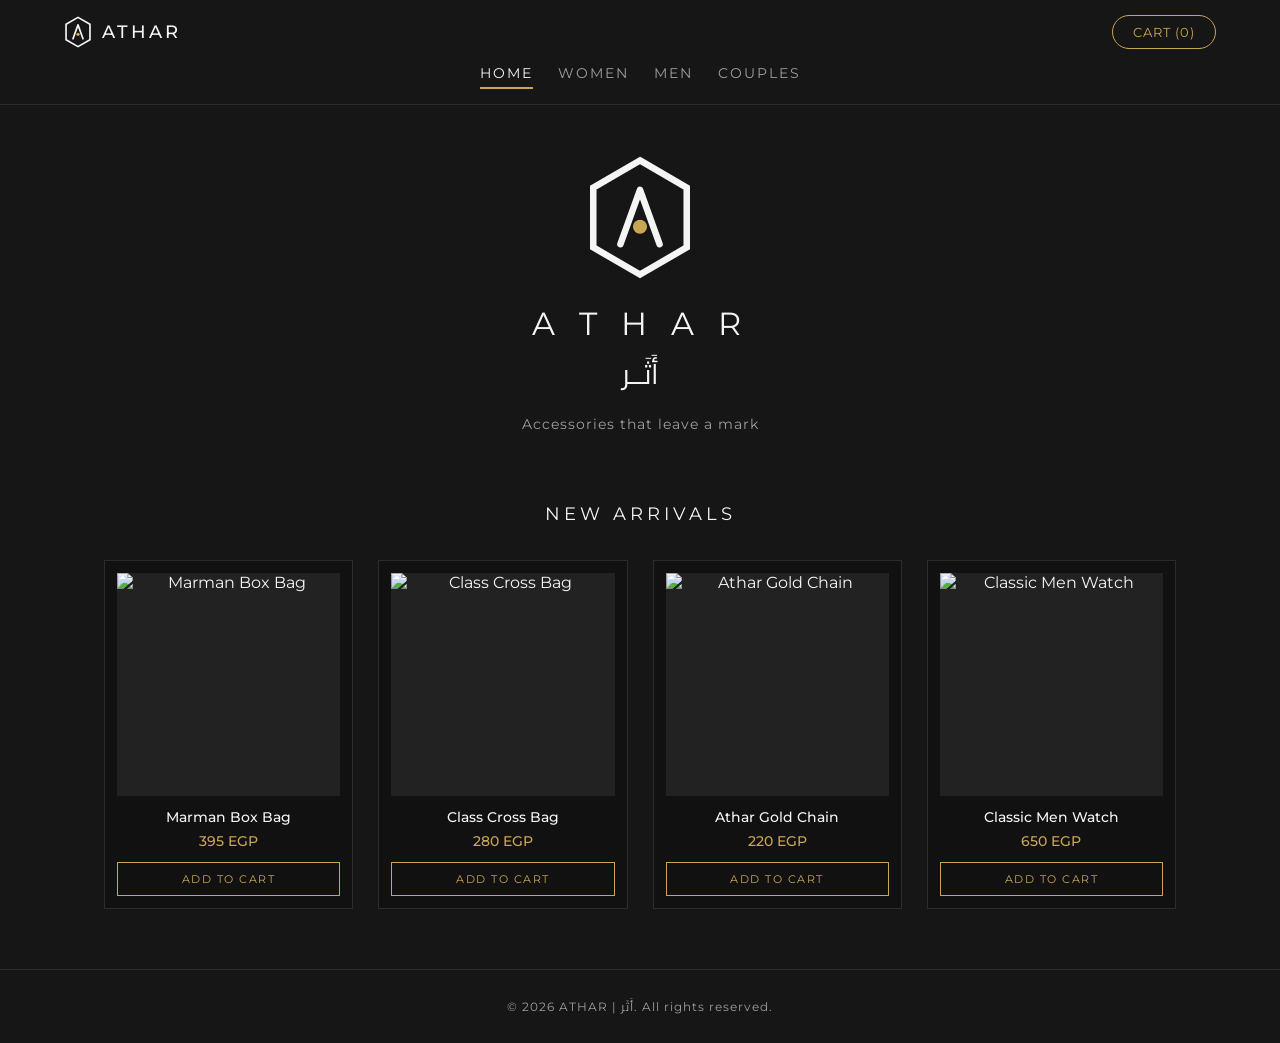
==== index.html @ 464a94fb "Add files via upload" ====
<!DOCTYPE html>
<html lang="en">
<head>
    <meta charset="UTF-8">
    <meta name="viewport" content="width=device-width, initial-scale=1.0">
    <title>ATHAR | أَثَر - Accessories that leave a mark</title>
    <link rel="stylesheet" href="style.css">
    <link href="https://fonts.googleapis.com/css2?family=Cairo:wght@400;600;700&family=Montserrat:wght@300;400;500;600&display=swap" rel="stylesheet">
</head>
<body>

    <!-- الهيدر العلوي -->
    <header>
        <div class="header-top">
            <div class="brand-mini" onclick="goHome()">
                <!-- لوجو أثر SVG مطابق للصورة -->
                <svg width="28" height="32" viewBox="0 0 100 115" fill="none" xmlns="http://www.w3.org/2000/svg">
                    <polygon points="50,5 93,30 93,85 50,110 7,85 7,30" stroke="#F5F5F5" stroke-width="6" fill="none"/>
                    <path d="M32 82 L50 32 L68 82" stroke="#F5F5F5" stroke-width="6" stroke-linecap="round" stroke-linejoin="round"/>
                    <circle cx="50" cy="66" r="6" fill="#C9A656"/>
                </svg>
                <span>ATHAR</span>
            </div>

            <button class="cart-btn" onclick="toggleCart()">
                CART (<span id="cart-count">0</span>)
            </button>
        </div>

        <!-- شريط الفئات الرئيسية (حريمي - رجالي - كابلز) -->
        <nav class="main-categories">
            <button class="cat-tab active" id="tab-home" onclick="goHome()">HOME</button>
            <button class="cat-tab" id="tab-women" onclick="selectMainCategory('women')">WOMEN</button>
            <button class="cat-tab" id="tab-men" onclick="selectMainCategory('men')">MEN</button>
            <button class="cat-tab" id="tab-couples" onclick="selectMainCategory('couples')">COUPLES</button>
        </nav>
    </header>

    <!-- واجهة البراند الرئيسية (Hero) -->
    <section id="hero-section" class="hero">
        <div class="hero-logo">
            <svg width="110" height="125" viewBox="0 0 100 115" fill="none" xmlns="http://www.w3.org/2000/svg">
                <polygon points="50,5 93,30 93,85 50,110 7,85 7,30" stroke="#F5F5F5" stroke-width="6" fill="none"/>
                <path d="M32 82 L50 32 L68 82" stroke="#F5F5F5" stroke-width="6" stroke-linecap="round" stroke-linejoin="round"/>
                <circle cx="50" cy="66" r="6.5" fill="#C9A656"/>
            </svg>
        </div>
        <h1 class="brand-en">A T H A R</h1>
        <h2 class="brand-ar">أَثَــر</h2>
        <p class="tagline">Accessories that leave a mark</p>
    </section>

    <!-- المحتوى المتغير (إما وصل حديثاً، أو الأقسام الفرعية، أو المنتجات) -->
    <main class="container">
        <!-- شريط التنقل (Breadcrumb) للرجوع بسهولة -->
        <div id="breadcrumb" class="breadcrumb" style="display: none;"></div>

        <h3 id="section-heading" class="section-heading">NEW ARRIVALS</h3>

        <!-- شبكة عرض الأقسام (شنط، خواتم، ساعات...) -->
        <div id="subcategories-grid" class="subcategories-grid" style="display: none;"></div>

        <!-- شبكة عرض المنتجات -->
        <div id="products-grid" class="products-grid"></div>
    </main>

    <!-- الفوتر -->
    <footer>
        <p>© 2026 ATHAR | أَثَر. All rights reserved.</p>
    </footer>

    <!-- سلة المشتريات الجانبية -->
    <div id="cart-overlay" class="cart-overlay" onclick="toggleCart()"></div>
    <aside id="cart-sidebar" class="cart-sidebar">
        <div class="cart-header">
            <h3>YOUR CART</h3>
            <span class="close-cart" onclick="toggleCart()">&times;</span>
        </div>
        <div id="cart-items" class="cart-items"></div>
        <div class="cart-footer">
            <div class="cart-total-row">
                <span>TOTAL:</span>
                <span class="gold-text"><span id="cart-total">0</span> EGP</span>
            </div>
            <button class="whatsapp-btn" onclick="checkoutWhatsApp()">ORDER VIA WHATSAPP</button>
        </div>
    </aside>

    <script src="script.js"></script>
</body>
</html>
---- style.css ----
:root {
    --bg-main: #161616;
    --bg-card: #111111;
    --border-color: #2c2c2c;
    --gold: #C9A656;
    --gold-dark: #a8873c;
    --text-white: #F5F5F5;
    --text-gray: #9E9E9E;
}

* {
    margin: 0;
    padding: 0;
    box-sizing: border-box;
    font-family: 'Montserrat', 'Cairo', sans-serif;
}

body {
    background-color: var(--bg-main);
    color: var(--text-white);
    min-height: 100vh;
    display: flex;
    flex-direction: column;
}

/* Header */
header {
    background-color: var(--bg-main);
    border-bottom: 1px solid var(--border-color);
    position: sticky;
    top: 0;
    z-index: 100;
    padding: 15px 5%;
}

.header-top {
    display: flex;
    justify-content: space-between;
    align-items: center;
    margin-bottom: 15px;
}

.brand-mini {
    display: flex;
    align-items: center;
    gap: 10px;
    cursor: pointer;
    font-size: 18px;
    letter-spacing: 3px;
    font-weight: 500;
}

.cart-btn {
    background: transparent;
    border: 1px solid var(--gold);
    color: var(--gold);
    padding: 8px 20px;
    border-radius: 25px;
    font-size: 13px;
    letter-spacing: 1px;
    cursor: pointer;
    transition: 0.3s;
}

.cart-btn:hover {
    background: var(--gold);
    color: #000;
}

/* Navigation Tabs */
.main-categories {
    display: flex;
    justify-content: center;
    gap: 25px;
    flex-wrap: wrap;
}

.cat-tab {
    background: none;
    border: none;
    color: var(--text-gray);
    font-size: 14px;
    letter-spacing: 2px;
    cursor: pointer;
    padding-bottom: 5px;
    border-bottom: 2px solid transparent;
    transition: 0.3s;
}

.cat-tab:hover, .cat-tab.active {
    color: var(--text-white);
    border-bottom-color: var(--gold);
}

/* Hero Section */
.hero {
    text-align: center;
    padding: 50px 20px 30px;
}

.hero-logo {
    margin-bottom: 20px;
}

.brand-en {
    font-size: 32px;
    font-weight: 400;
    letter-spacing: 8px;
    margin-bottom: 5px;
}

.brand-ar {
    font-family: 'Cairo', sans-serif;
    font-size: 28px;
    font-weight: 400;
    margin-bottom: 15px;
}

.tagline {
    color: var(--text-gray);
    font-size: 14px;
    letter-spacing: 1px;
}

/* Main Container */
.container {
    padding: 20px 5% 60px;
    flex: 1;
    max-width: 1200px;
    width: 100%;
    margin: 0 auto;
}

.breadcrumb {
    text-align: center;
    margin-bottom: 20px;
    font-size: 13px;
    color: var(--text-gray);
}

.breadcrumb span {
    cursor: pointer;
    color: var(--gold);
}

.section-heading {
    text-align: center;
    font-size: 18px;
    font-weight: 400;
    letter-spacing: 4px;
    margin: 20px 0 35px;
    text-transform: uppercase;
}

/* Subcategories Grid (كروت الأقسام بالصور) */
.subcategories-grid {
    display: grid;
    grid-template-columns: repeat(auto-fit, minmax(160px, 1fr));
    gap: 20px;
}

.subcat-card {
    background-color: var(--bg-card);
    border: 1px solid var(--border-color);
    cursor: pointer;
    overflow: hidden;
    text-align: center;
    transition: 0.3s;
}

.subcat-card:hover {
    border-color: var(--gold);
    transform: translateY(-4px);
}

.subcat-card img {
    width: 100%;
    height: 180px;
    object-fit: cover;
    filter: brightness(0.85);
    transition: 0.3s;
}

.subcat-card:hover img {
    filter: brightness(1);
}

.subcat-title {
    padding: 15px 10px;
    font-family: 'Cairo', sans-serif;
    font-size: 16px;
    font-weight: 600;
    color: var(--text-white);
}

/* Products Grid (مطابق لشكل الكروت في الصورة) */
.products-grid {
    display: grid;
    grid-template-columns: repeat(2, 1fr); /* عمودين على الموبايل زي الصورة بالظبط */
    gap: 18px;
}

@media (min-width: 768px) {
    .products-grid {
        grid-template-columns: repeat(4, 1fr);
        gap: 25px;
    }
}

.product-card {
    background-color: var(--bg-card);
    border: 1px solid var(--border-color);
    padding: 12px;
    text-align: center;
    display: flex;
    flex-direction: column;
    justify-content: space-between;
}

.product-card img {
    width: 100%;
    aspect-ratio: 1 / 1;
    object-fit: cover;
    margin-bottom: 12px;
    background-color: #222;
}

.product-name {
    font-size: 14px;
    font-weight: 500;
    margin-bottom: 6px;
    color: var(--text-white);
}

.product-price {
    color: var(--gold);
    font-size: 14px;
    font-weight: 500;
    margin-bottom: 12px;
}

.add-to-cart-btn {
    width: 100%;
    padding: 9px;
    background: transparent;
    border: 1px solid var(--gold);
    color: var(--gold);
    font-size: 11px;
    letter-spacing: 1.5px;
    cursor: pointer;
    transition: 0.3s;
}

.add-to-cart-btn:hover {
    background: var(--gold);
    color: #000;
    font-weight: 600;
}

/* Footer */
footer {
    text-align: center;
    padding: 25px;
    border-top: 1px solid var(--border-color);
    color: var(--text-gray);
    font-size: 12px;
    letter-spacing: 1px;
}

/* Cart Sidebar */
.cart-overlay {
    position: fixed;
    inset: 0;
    background: rgba(0,0,0,0.7);
    display: none;
    z-index: 150;
}

.cart-overlay.active {
    display: block;
}

.cart-sidebar {
    position: fixed;
    top: 0;
    right: -350px;
    width: 320px;
    height: 100%;
    background: var(--bg-card);
    border-left: 1px solid var(--border-color);
    z-index: 200;
    padding: 20px;
    display: flex;
    flex-direction: column;
    transition: 0.3s;
}

.cart-sidebar.active {
    right: 0;
}

.cart-header {
    display: flex;
    justify-content: space-between;
    align-items: center;
    border-bottom: 1px solid var(--border-color);
    padding-bottom: 15px;
}

.cart-header h3 {
    font-size: 16px;
    letter-spacing: 2px;
    font-weight: 500;
}

.close-cart {
    font-size: 26px;
    cursor: pointer;
    color: var(--gold);
}

.cart-items {
    flex: 1;
    overflow-y: auto;
    margin: 20px 0;
}

.cart-item {
    display: flex;
    justify-content: space-between;
    align-items: center;
    padding-bottom: 12px;
    margin-bottom: 12px;
    border-bottom: 1px solid #222;
}

.cart-item-info h4 {
    font-size: 13px;
    margin-bottom: 4px;
}

.cart-item-info span {
    font-size: 12px;
    color: var(--gold);
}

.remove-btn {
    color: #ff5555;
    background: none;
    border: none;
    font-size: 12px;
    cursor: pointer;
}

.cart-total-row {
    display: flex;
    justify-content: space-between;
    font-size: 15px;
    margin-bottom: 15px;
    padding-top: 10px;
    border-top: 1px solid var(--border-color);
}

.gold-text {
    color: var(--gold);
    font-weight: 600;
}

.whatsapp-btn {
    width: 100%;
    padding: 12px;
    background: var(--gold);
    color: #000;
    border: none;
    font-weight: 600;
    letter-spacing: 1px;
    cursor: pointer;
}
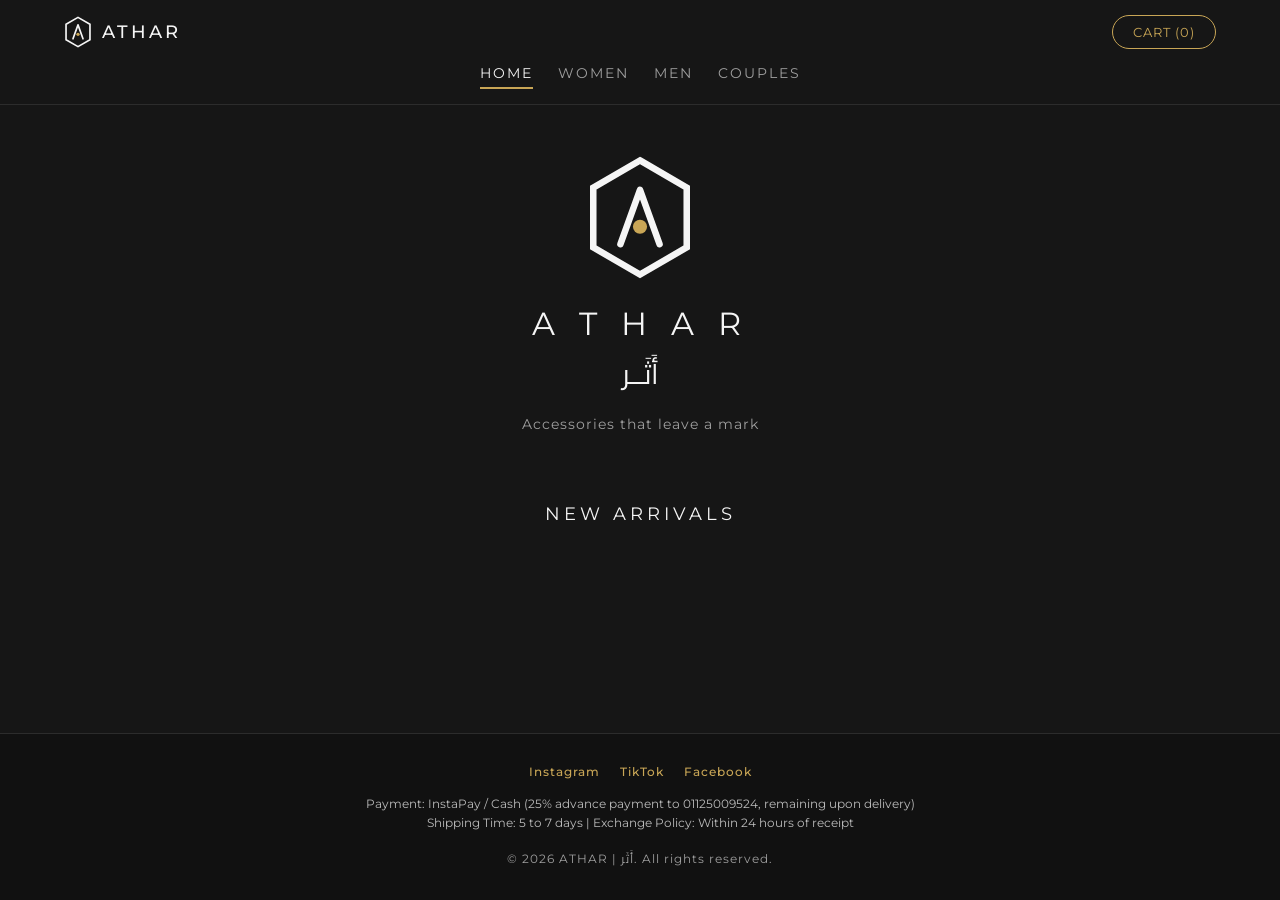
==== commit dbb23cb4: "Add files via upload" ====
--- a/index.html
+++ b/index.html
@@ -13,7 +13,6 @@
     <header>
         <div class="header-top">
             <div class="brand-mini" onclick="goHome()">
-                <!-- لوجو أثر SVG مطابق للصورة -->
                 <svg width="28" height="32" viewBox="0 0 100 115" fill="none" xmlns="http://www.w3.org/2000/svg">
                     <polygon points="50,5 93,30 93,85 50,110 7,85 7,30" stroke="#F5F5F5" stroke-width="6" fill="none"/>
                     <path d="M32 82 L50 32 L68 82" stroke="#F5F5F5" stroke-width="6" stroke-linecap="round" stroke-linejoin="round"/>
@@ -27,7 +26,6 @@
             </button>
         </div>
 
-        <!-- شريط الفئات الرئيسية (حريمي - رجالي - كابلز) -->
         <nav class="main-categories">
             <button class="cat-tab active" id="tab-home" onclick="goHome()">HOME</button>
             <button class="cat-tab" id="tab-women" onclick="selectMainCategory('women')">WOMEN</button>
@@ -36,7 +34,7 @@
         </nav>
     </header>
 
-    <!-- واجهة البراند الرئيسية (Hero) -->
+    <!-- واجهة البراند الرئيسية -->
     <section id="hero-section" class="hero">
         <div class="hero-logo">
             <svg width="110" height="125" viewBox="0 0 100 115" fill="none" xmlns="http://www.w3.org/2000/svg">
@@ -50,23 +48,26 @@
         <p class="tagline">Accessories that leave a mark</p>
     </section>
 
-    <!-- المحتوى المتغير (إما وصل حديثاً، أو الأقسام الفرعية، أو المنتجات) -->
+    <!-- المحتوى الرئيسي -->
     <main class="container">
-        <!-- شريط التنقل (Breadcrumb) للرجوع بسهولة -->
         <div id="breadcrumb" class="breadcrumb" style="display: none;"></div>
-
         <h3 id="section-heading" class="section-heading">NEW ARRIVALS</h3>
-
-        <!-- شبكة عرض الأقسام (شنط، خواتم، ساعات...) -->
         <div id="subcategories-grid" class="subcategories-grid" style="display: none;"></div>
-
-        <!-- شبكة عرض المنتجات -->
         <div id="products-grid" class="products-grid"></div>
     </main>
 
-    <!-- الفوتر -->
+    <!-- الفوتر مع السوشيال والسياسات -->
     <footer>
-        <p>© 2026 ATHAR | أَثَر. All rights reserved.</p>
+        <div class="social-links">
+            <a href="https://www.instagram.com/athar_accessories.eg?obrf=amM0YW5yY3oxNHV1&utm_source=qr" target="_blank">Instagram</a>
+            <a href="https://www.tiktok.com/@athar_accessorise_x0?_r=1&_t=ZS-9BQnVLjlaIn" target="_blank">TikTok</a>
+            <a href="https://www.facebook.com/share/19nGmr6Yw4/?mibextid=wwXIfr" target="_blank">Facebook</a>
+        </div>
+        <div class="store-policies">
+            <p>Payment: InstaPay / Cash (25% advance payment to 01125009524, remaining upon delivery)</p>
+            <p>Shipping Time: 5 to 7 days | Exchange Policy: Within 24 hours of receipt</p>
+        </div>
+        <p class="copyright">© 2026 ATHAR | أَثَر. All rights reserved.</p>
     </footer>
 
     <!-- سلة المشتريات الجانبية -->
@@ -82,6 +83,15 @@
                 <span>TOTAL:</span>
                 <span class="gold-text"><span id="cart-total">0</span> EGP</span>
             </div>
+            
+            <!-- نموذج إدخال بيانات العميل -->
+            <div class="checkout-form">
+                <h4>Shipping Details</h4>
+                <input type="text" id="cust-name" placeholder="Full Name" required>
+                <input type="tel" id="cust-phone" placeholder="Phone Number" required>
+                <input type="text" id="cust-address" placeholder="Address (City, Street, Building)" required>
+            </div>
+
             <button class="whatsapp-btn" onclick="checkoutWhatsApp()">ORDER VIA WHATSAPP</button>
         </div>
     </aside>
--- a/style.css
+++ b/style.css
@@ -23,7 +23,6 @@
     flex-direction: column;
 }
 
-/* Header */
 header {
     background-color: var(--bg-main);
     border-bottom: 1px solid var(--border-color);
@@ -67,7 +66,6 @@
     color: #000;
 }
 
-/* Navigation Tabs */
 .main-categories {
     display: flex;
     justify-content: center;
@@ -92,7 +90,6 @@
     border-bottom-color: var(--gold);
 }
 
-/* Hero Section */
 .hero {
     text-align: center;
     padding: 50px 20px 30px;
@@ -122,7 +119,6 @@
     letter-spacing: 1px;
 }
 
-/* Main Container */
 .container {
     padding: 20px 5% 60px;
     flex: 1;
@@ -152,7 +148,6 @@
     text-transform: uppercase;
 }
 
-/* Subcategories Grid (كروت الأقسام بالصور) */
 .subcategories-grid {
     display: grid;
     grid-template-columns: repeat(auto-fit, minmax(160px, 1fr));
@@ -177,26 +172,19 @@
     width: 100%;
     height: 180px;
     object-fit: cover;
-    filter: brightness(0.85);
-    transition: 0.3s;
-}
-
-.subcat-card:hover img {
-    filter: brightness(1);
 }
 
 .subcat-title {
     padding: 15px 10px;
-    font-family: 'Cairo', sans-serif;
-    font-size: 16px;
-    font-weight: 600;
-    color: var(--text-white);
-}
-
-/* Products Grid (مطابق لشكل الكروت في الصورة) */
+    font-size: 14px;
+    letter-spacing: 1px;
+    color: var(--text-white);
+    font-weight: 500;
+}
+
 .products-grid {
     display: grid;
-    grid-template-columns: repeat(2, 1fr); /* عمودين على الموبايل زي الصورة بالظبط */
+    grid-template-columns: repeat(2, 1fr);
     gap: 18px;
 }
 
@@ -225,6 +213,26 @@
     background-color: #222;
 }
 
+/* معاينة الصور المتعددة للمنتج لو موجودة */
+.product-thumbnails {
+    display: flex;
+    gap: 5px;
+    justify-content: center;
+    margin-bottom: 10px;
+}
+
+.product-thumbnails img {
+    width: 35px;
+    height: 35px;
+    object-fit: cover;
+    cursor: pointer;
+    border: 1px solid var(--border-color);
+}
+
+.product-thumbnails img:hover {
+    border-color: var(--gold);
+}
+
 .product-name {
     font-size: 14px;
     font-weight: 500;
@@ -257,17 +265,46 @@
     font-weight: 600;
 }
 
-/* Footer */
+/* Footer Styling */
 footer {
     text-align: center;
-    padding: 25px;
+    padding: 30px 20px;
     border-top: 1px solid var(--border-color);
+    background-color: var(--bg-card);
     color: var(--text-gray);
     font-size: 12px;
-    letter-spacing: 1px;
-}
-
-/* Cart Sidebar */
+}
+
+.social-links {
+    display: flex;
+    justify-content: center;
+    gap: 20px;
+    margin-bottom: 15px;
+}
+
+.social-links a {
+    color: var(--gold);
+    text-decoration: none;
+    letter-spacing: 1px;
+    font-weight: 500;
+    transition: 0.3s;
+}
+
+.social-links a:hover {
+    color: var(--text-white);
+}
+
+.store-policies {
+    margin-bottom: 15px;
+    line-height: 1.6;
+    color: #bbb;
+}
+
+.copyright {
+    letter-spacing: 1px;
+}
+
+/* Cart Sidebar & Form */
 .cart-overlay {
     position: fixed;
     inset: 0;
@@ -322,15 +359,15 @@
 .cart-items {
     flex: 1;
     overflow-y: auto;
-    margin: 20px 0;
+    margin: 15px 0;
 }
 
 .cart-item {
     display: flex;
     justify-content: space-between;
     align-items: center;
-    padding-bottom: 12px;
-    margin-bottom: 12px;
+    padding-bottom: 10px;
+    margin-bottom: 10px;
     border-bottom: 1px solid #222;
 }
 
@@ -355,15 +392,42 @@
 .cart-total-row {
     display: flex;
     justify-content: space-between;
-    font-size: 15px;
-    margin-bottom: 15px;
-    padding-top: 10px;
+    font-size: 14px;
+    margin-bottom: 12px;
+    padding-top: 8px;
     border-top: 1px solid var(--border-color);
 }
 
 .gold-text {
     color: var(--gold);
     font-weight: 600;
+}
+
+.checkout-form {
+    margin-bottom: 12px;
+}
+
+.checkout-form h4 {
+    font-size: 12px;
+    letter-spacing: 1px;
+    margin-bottom: 8px;
+    color: var(--gold);
+}
+
+.checkout-form input {
+    width: 100%;
+    padding: 8px 10px;
+    margin-bottom: 8px;
+    background: #1a1a1a;
+    border: 1px solid var(--border-color);
+    color: var(--text-white);
+    font-size: 12px;
+    border-radius: 3px;
+}
+
+.checkout-form input:focus {
+    border-color: var(--gold);
+    outline: none;
 }
 
 .whatsapp-btn {
@@ -375,5 +439,4 @@
     font-weight: 600;
     letter-spacing: 1px;
     cursor: pointer;
-}
-
+}
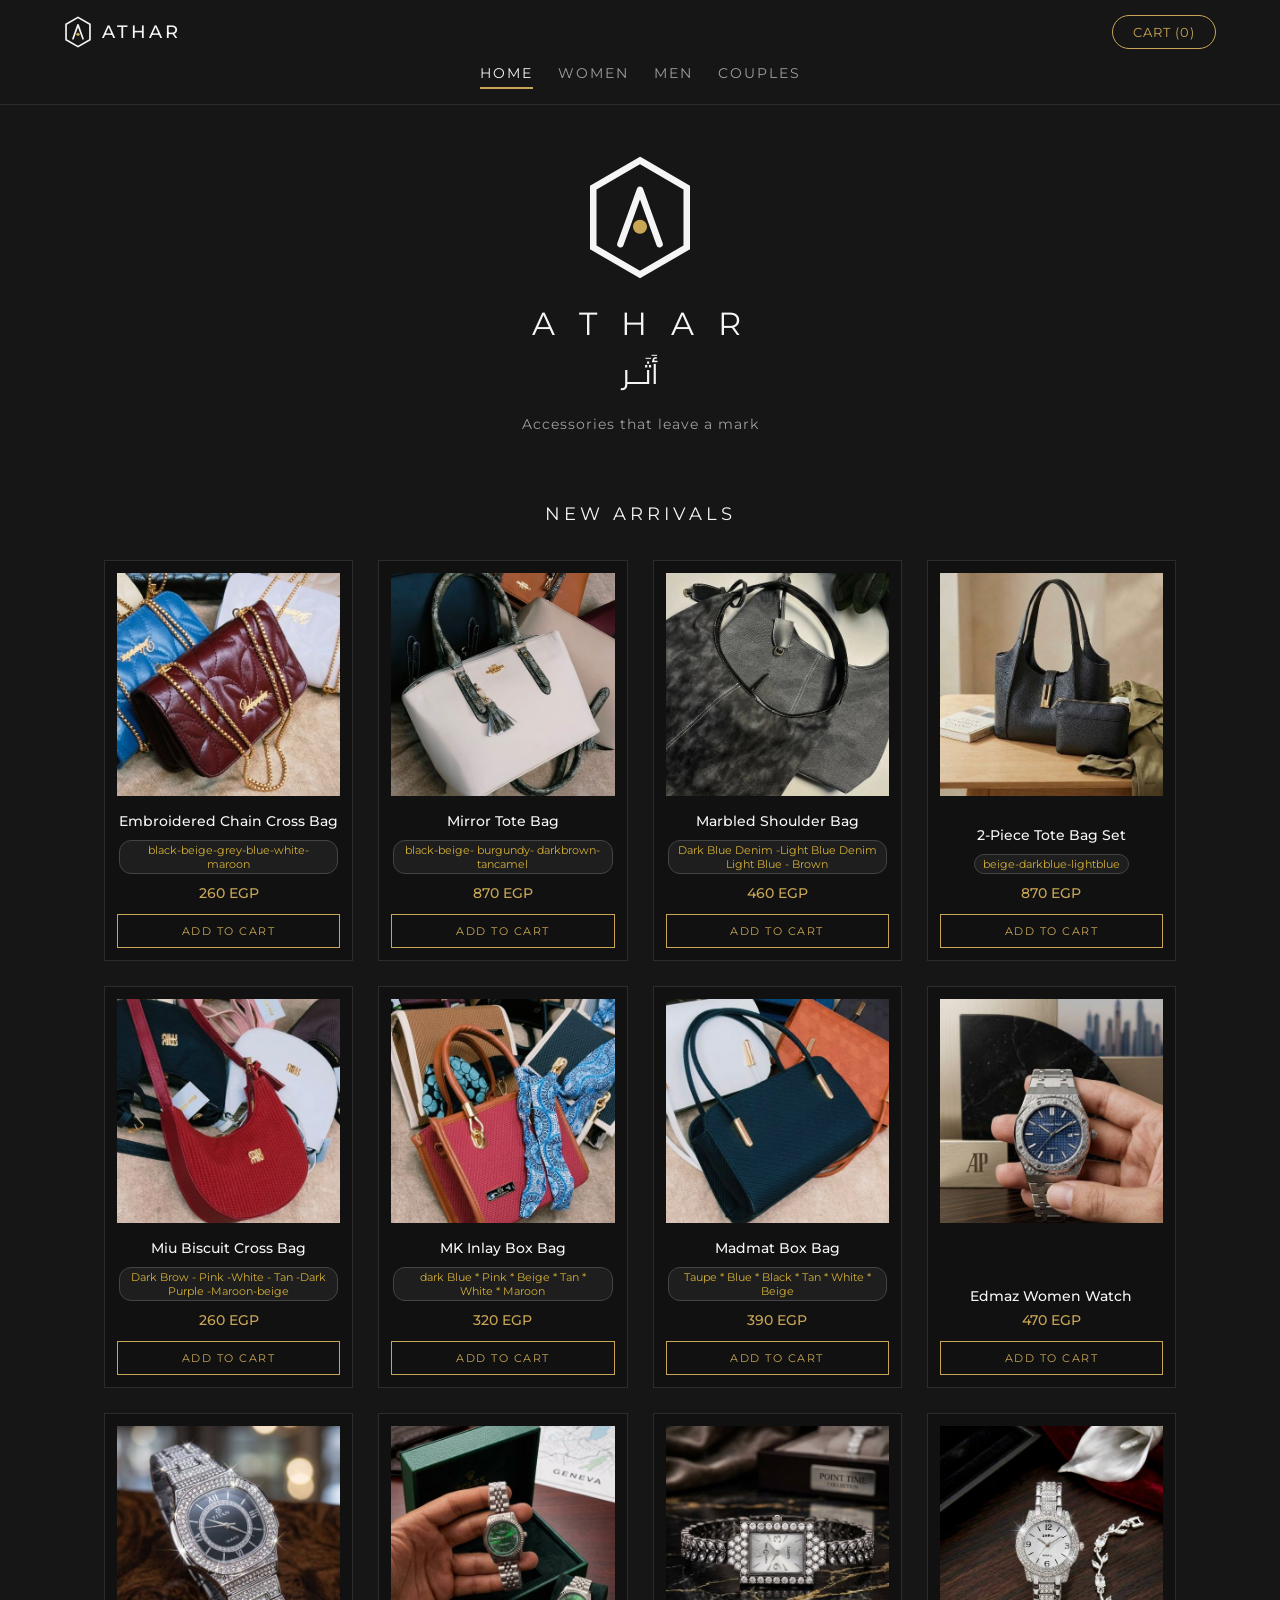
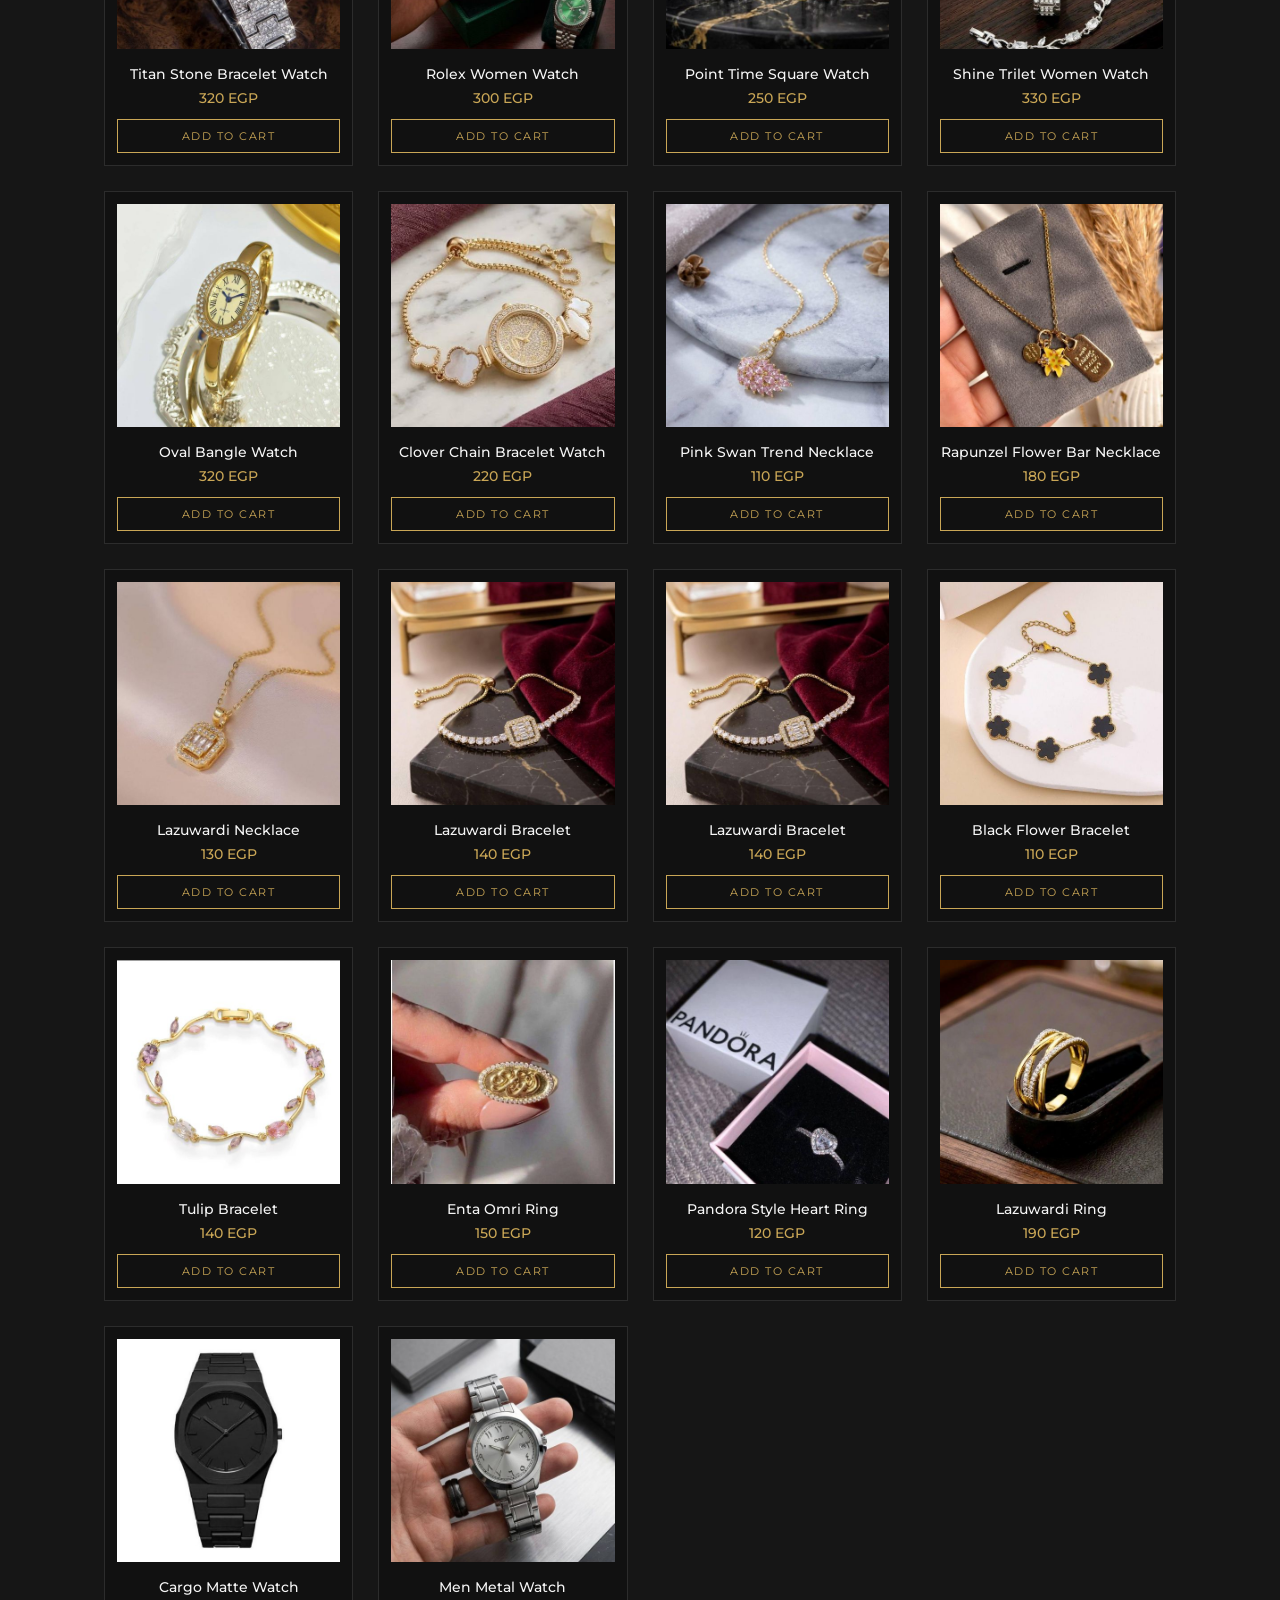
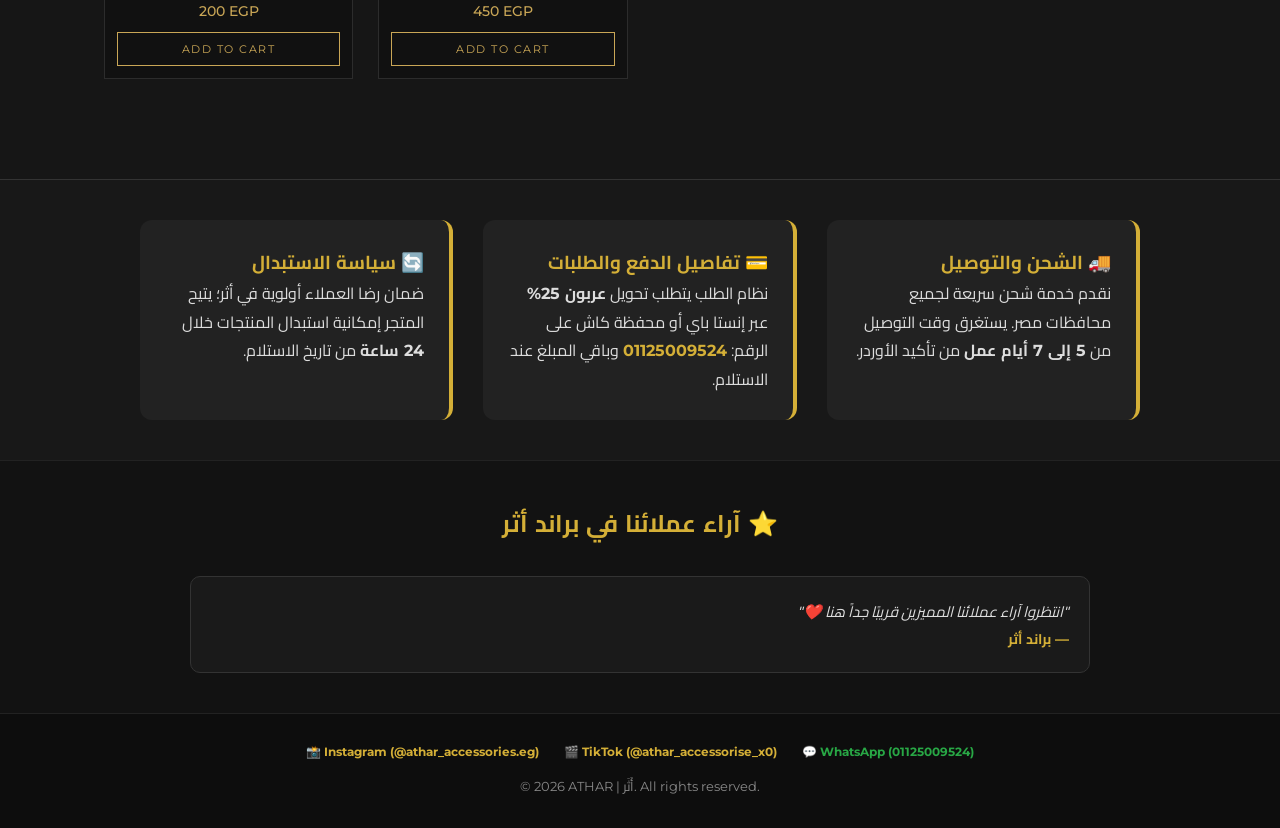
==== commit f947ed18: "Add files via upload" ====
--- a/index.html
+++ b/index.html
@@ -1,11 +1,32 @@
 <!DOCTYPE html>
-<html lang="en">
+<html lang="en" dir="ltr">
 <head>
     <meta charset="UTF-8">
     <meta name="viewport" content="width=device-width, initial-scale=1.0">
     <title>ATHAR | أَثَر - Accessories that leave a mark</title>
     <link rel="stylesheet" href="style.css">
     <link href="https://fonts.googleapis.com/css2?family=Cairo:wght@400;600;700&family=Montserrat:wght@300;400;500;600&display=swap" rel="stylesheet">
+    <style>
+        /* تنسيق نافذة معاينة المنتج (Modal) */
+        .prod-modal-overlay {
+            display: none; position: fixed; top: 0; left: 0; width: 100%; height: 100%;
+            background: rgba(0, 0, 0, 0.85); z-index: 2000; justify-content: center; align-items: center; padding: 20px;
+        }
+        .prod-modal-box {
+            background: #1a1a1a; border: 1px solid #d4af37; border-radius: 14px; max-width: 420px; width: 100%;
+            padding: 25px; text-align: center; position: relative; color: #fff; animation: fadeIn 0.25s ease;
+        }
+        .close-modal {
+            position: absolute; top: 12px; right: 18px; font-size: 28px; color: #aaa; cursor: pointer;
+        }
+        .close-modal:hover { color: #d4af37; }
+        .modal-img { width: 100%; max-height: 280px; object-fit: contain; border-radius: 10px; background: #111; margin-bottom: 15px; }
+        .modal-views {
+            display: inline-block; background: #262626; color: #d4af37; padding: 6px 14px;
+            border-radius: 20px; font-size: 13px; border: 1px solid #444; margin: 10px 0; font-weight: 600;
+        }
+        @keyframes fadeIn { from { opacity: 0; transform: scale(0.95); } to { opacity: 1; transform: scale(1); } }
+    </style>
 </head>
 <body>
 
@@ -56,19 +77,18 @@
         <div id="products-grid" class="products-grid"></div>
     </main>
 
-    <!-- الفوتر مع السوشيال والسياسات -->
-    <footer>
-        <div class="social-links">
-            <a href="https://www.instagram.com/athar_accessories.eg?obrf=amM0YW5yY3oxNHV1&utm_source=qr" target="_blank">Instagram</a>
-            <a href="https://www.tiktok.com/@athar_accessorise_x0?_r=1&_t=ZS-9BQnVLjlaIn" target="_blank">TikTok</a>
-            <a href="https://www.facebook.com/share/19nGmr6Yw4/?mibextid=wwXIfr" target="_blank">Facebook</a>
+    <!-- نافذة معاينة المنتج والمشاهدات -->
+    <div id="product-modal" class="prod-modal-overlay" onclick="closeProductModal(event)">
+        <div class="prod-modal-box" onclick="event.stopPropagation()">
+            <span class="close-modal" onclick="closeProductModal()">&times;</span>
+            <img id="modal-prod-img" src="" alt="" class="modal-img">
+            <h3 id="modal-prod-name" style="margin: 5px 0; color: #fff;"></h3>
+            <div id="modal-prod-colors" style="margin: 8px 0;"></div>
+            <div class="modal-views">👁️ عدد المشاهدات: <span id="modal-prod-views">0</span> مشاهدة</div>
+            <div id="modal-prod-price" style="color: #d4af37; font-size: 20px; font-weight: bold; margin: 10px 0;"></div>
+            <button id="modal-add-btn" class="add-to-cart-btn" style="background:#d4af37; color:#000; border:none; padding:12px; width:100%; border-radius:8px; font-weight:bold; cursor:pointer;">ADD TO CART</button>
         </div>
-        <div class="store-policies">
-            <p>Payment: InstaPay / Cash (25% advance payment to 01125009524, remaining upon delivery)</p>
-            <p>Shipping Time: 5 to 7 days | Exchange Policy: Within 24 hours of receipt</p>
-        </div>
-        <p class="copyright">© 2026 ATHAR | أَثَر. All rights reserved.</p>
-    </footer>
+    </div>
 
     <!-- سلة المشتريات الجانبية -->
     <div id="cart-overlay" class="cart-overlay" onclick="toggleCart()"></div>
@@ -83,21 +103,67 @@
                 <span>TOTAL:</span>
                 <span class="gold-text"><span id="cart-total">0</span> EGP</span>
             </div>
-            
-            <!-- نموذج إدخال بيانات العميل -->
             <div class="checkout-form">
                 <h4>Shipping Details</h4>
                 <input type="text" id="cust-name" placeholder="Full Name" required>
                 <input type="tel" id="cust-phone" placeholder="Phone Number" required>
                 <input type="text" id="cust-address" placeholder="Address (City, Street, Building)" required>
             </div>
-
             <button class="whatsapp-btn" onclick="checkoutWhatsApp()">ORDER VIA WHATSAPP</button>
         </div>
     </aside>
 
+    <!-- قسم السياسات والتوصيل (عربي منسق لوحده) -->
+    <section dir="rtl" style="background: #181818; padding: 40px 20px; border-top: 1px solid #333; color: #fff; margin-top: 40px; font-family: 'Cairo', sans-serif;">
+        <div style="max-width: 1000px; margin: auto; display: grid; grid-template-columns: repeat(auto-fit, minmax(280px, 1fr)); gap: 30px;">
+            <div style="background: #222; padding: 25px; border-radius: 12px; border-right: 4px solid #d4af37;">
+                <h3 style="color: #d4af37; margin-top: 0;">🚚 الشحن والتوصيل</h3>
+                <p style="font-size: 16px; line-height: 1.8; color: #ddd;">
+                    نقدم خدمة شحن سريعة لجميع محافظات مصر. يستغرق وقت التوصيل من <strong>5 إلى 7 أيام عمل</strong> من تأكيد الأوردر.
+                </p>
+            </div>
+            <div style="background: #222; padding: 25px; border-radius: 12px; border-right: 4px solid #d4af37;">
+                <h3 style="color: #d4af37; margin-top: 0;">💳 تفاصيل الدفع والطلبات</h3>
+                <p style="font-size: 16px; line-height: 1.8; color: #ddd;">
+                    نظام الطلب يتطلب تحويل <strong>عربون 25%</strong> عبر إنستا باي أو محفظة كاش على الرقم: <span style="color:#d4af37; font-weight:bold; direction:ltr; display:inline-block;">01125009524</span> وباقي المبلغ عند الاستلام.
+                </p>
+            </div>
+            <div style="background: #222; padding: 25px; border-radius: 12px; border-right: 4px solid #d4af37;">
+                <h3 style="color: #d4af37; margin-top: 0;">🔄 سياسة الاستبدال</h3>
+                <p style="font-size: 16px; line-height: 1.8; color: #ddd;">
+                    ضمان رضا العملاء أولوية في أثر؛ يتيح المتجر إمكانية استبدال المنتجات خلال <strong>24 ساعة</strong> من تاريخ الاستلام.
+                </p>
+            </div>
+        </div>
+    </section>
+
+    <!-- قسم آراء العملاء -->
+    <section dir="rtl" style="background: #121212; padding: 40px 20px; text-align: center; border-top: 1px solid #222; font-family: 'Cairo', sans-serif;">
+        <h2 style="color: #d4af37; margin-bottom: 30px;">⭐ آراء عملائنا في براند أثر</h2>
+        <div style="max-width: 900px; margin: auto; display: grid; grid-template-columns: repeat(auto-fit, minmax(250px, 1fr)); gap: 20px;" id="reviews-container">
+            <div style="background: #1a1a1a; padding: 20px; border-radius: 10px; border: 1px solid #333; text-align: right;">
+                <p style="color: #ddd; font-style: italic; font-size: 15px;">"انتظروا آراء عملائنا المميزين قريبًا جداً هنا ❤️"</p>
+                <span style="color: #d4af37; font-weight: bold; font-size: 14px;">— براند أثر</span>
+            </div>
+        </div>
+    </section>
+
+    <!-- الفوتر -->
+    <footer style="background: #0d0d0d; padding: 30px 20px; text-align: center; border-top: 1px solid #222; color: #888;">
+        <div style="margin-bottom: 15px; display: flex; justify-content: center; gap: 25px; align-items: center; flex-wrap: wrap;">
+            <a href="https://instagram.com/athar_accessories.eg" target="_blank" style="color: #d4af37; text-decoration: none; font-weight: bold; display: flex; align-items: center; gap: 6px;">
+                📸 Instagram (@athar_accessories.eg)
+            </a>
+            <a href="https://tiktok.com/@athar_accessorise_x0" target="_blank" style="color: #d4af37; text-decoration: none; font-weight: bold; display: flex; align-items: center; gap: 6px;">
+                🎬 TikTok (@athar_accessorise_x0)
+            </a>
+            <a href="https://wa.me/201125009524" target="_blank" style="color: #28a745; text-decoration: none; font-weight: bold; display: flex; align-items: center; gap: 6px;">
+                💬 WhatsApp (01125009524)
+            </a>
+        </div>
+        <p style="font-size: 13px; margin: 0;">©️ 2026 ATHAR | أَثَر. All rights reserved.</p>
+    </footer>
+
     <script src="script.js"></script>
 </body>
-</html>
-
-
+</html>
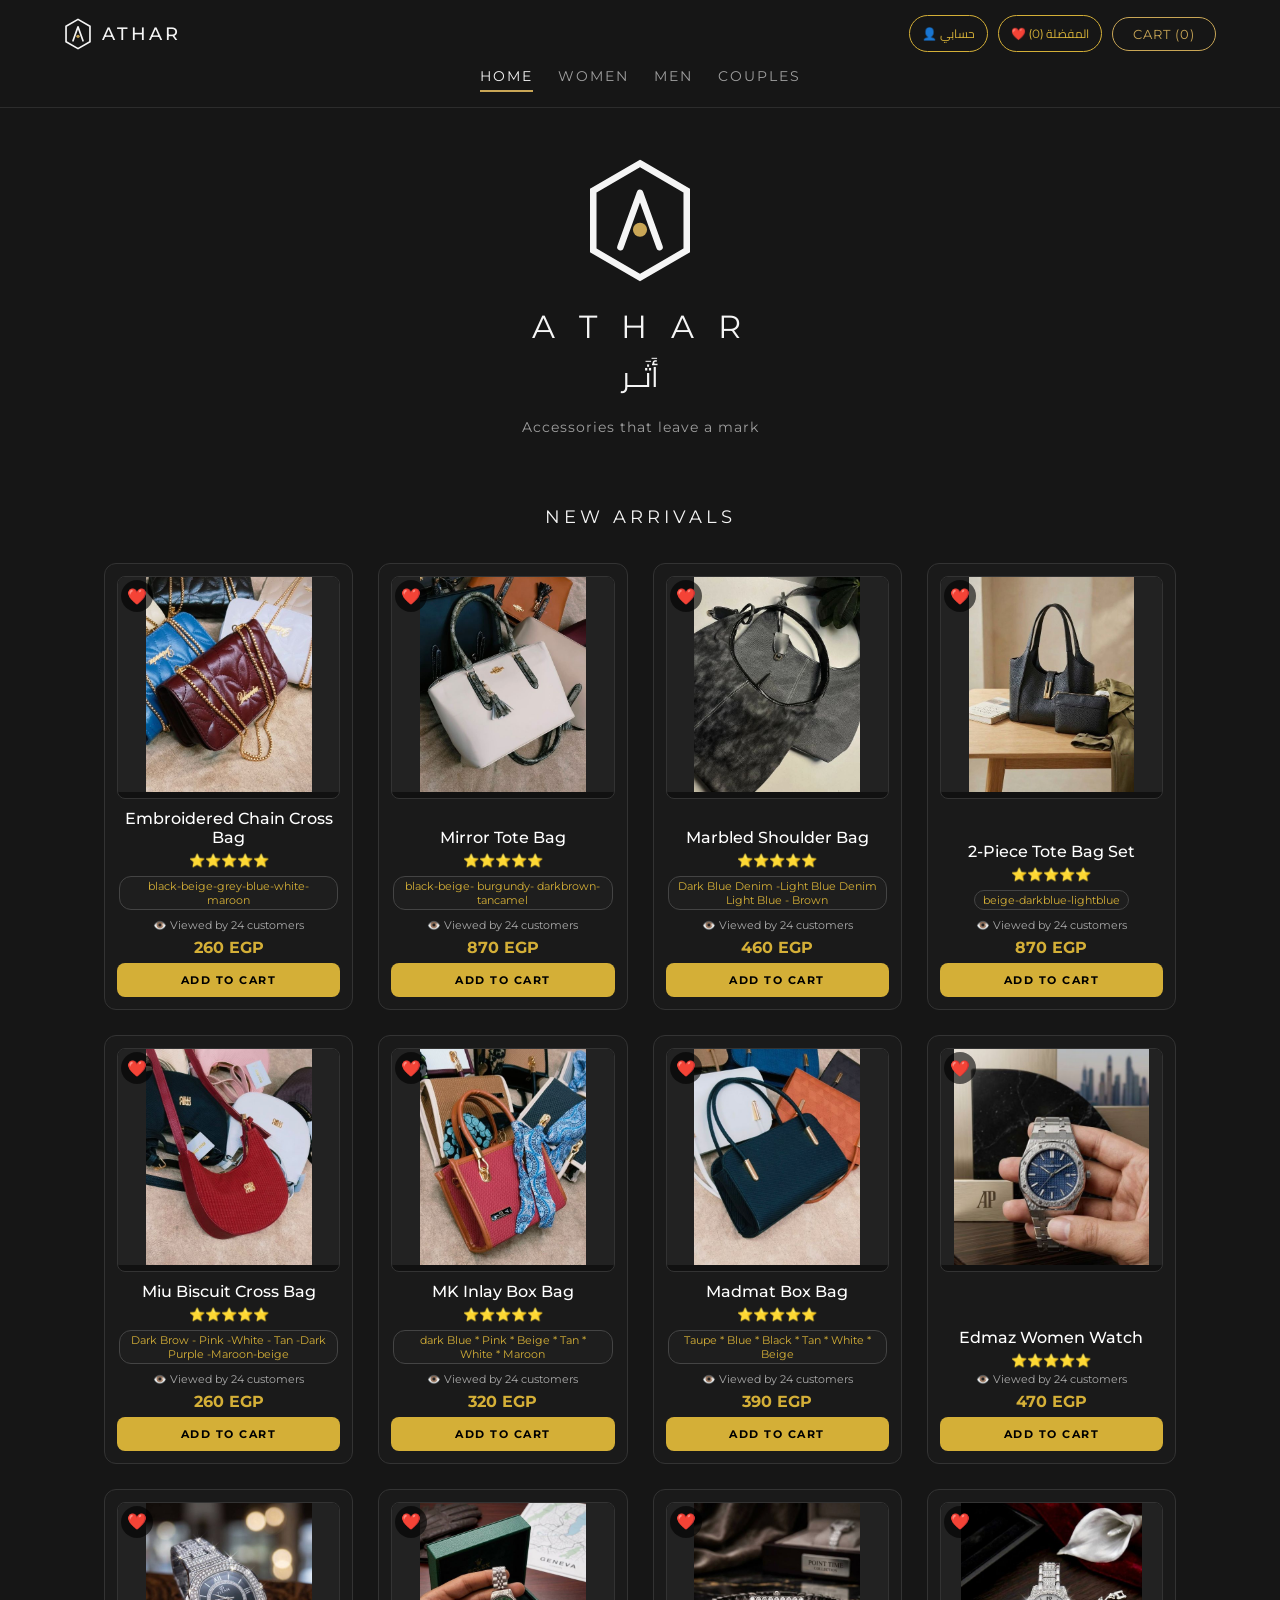
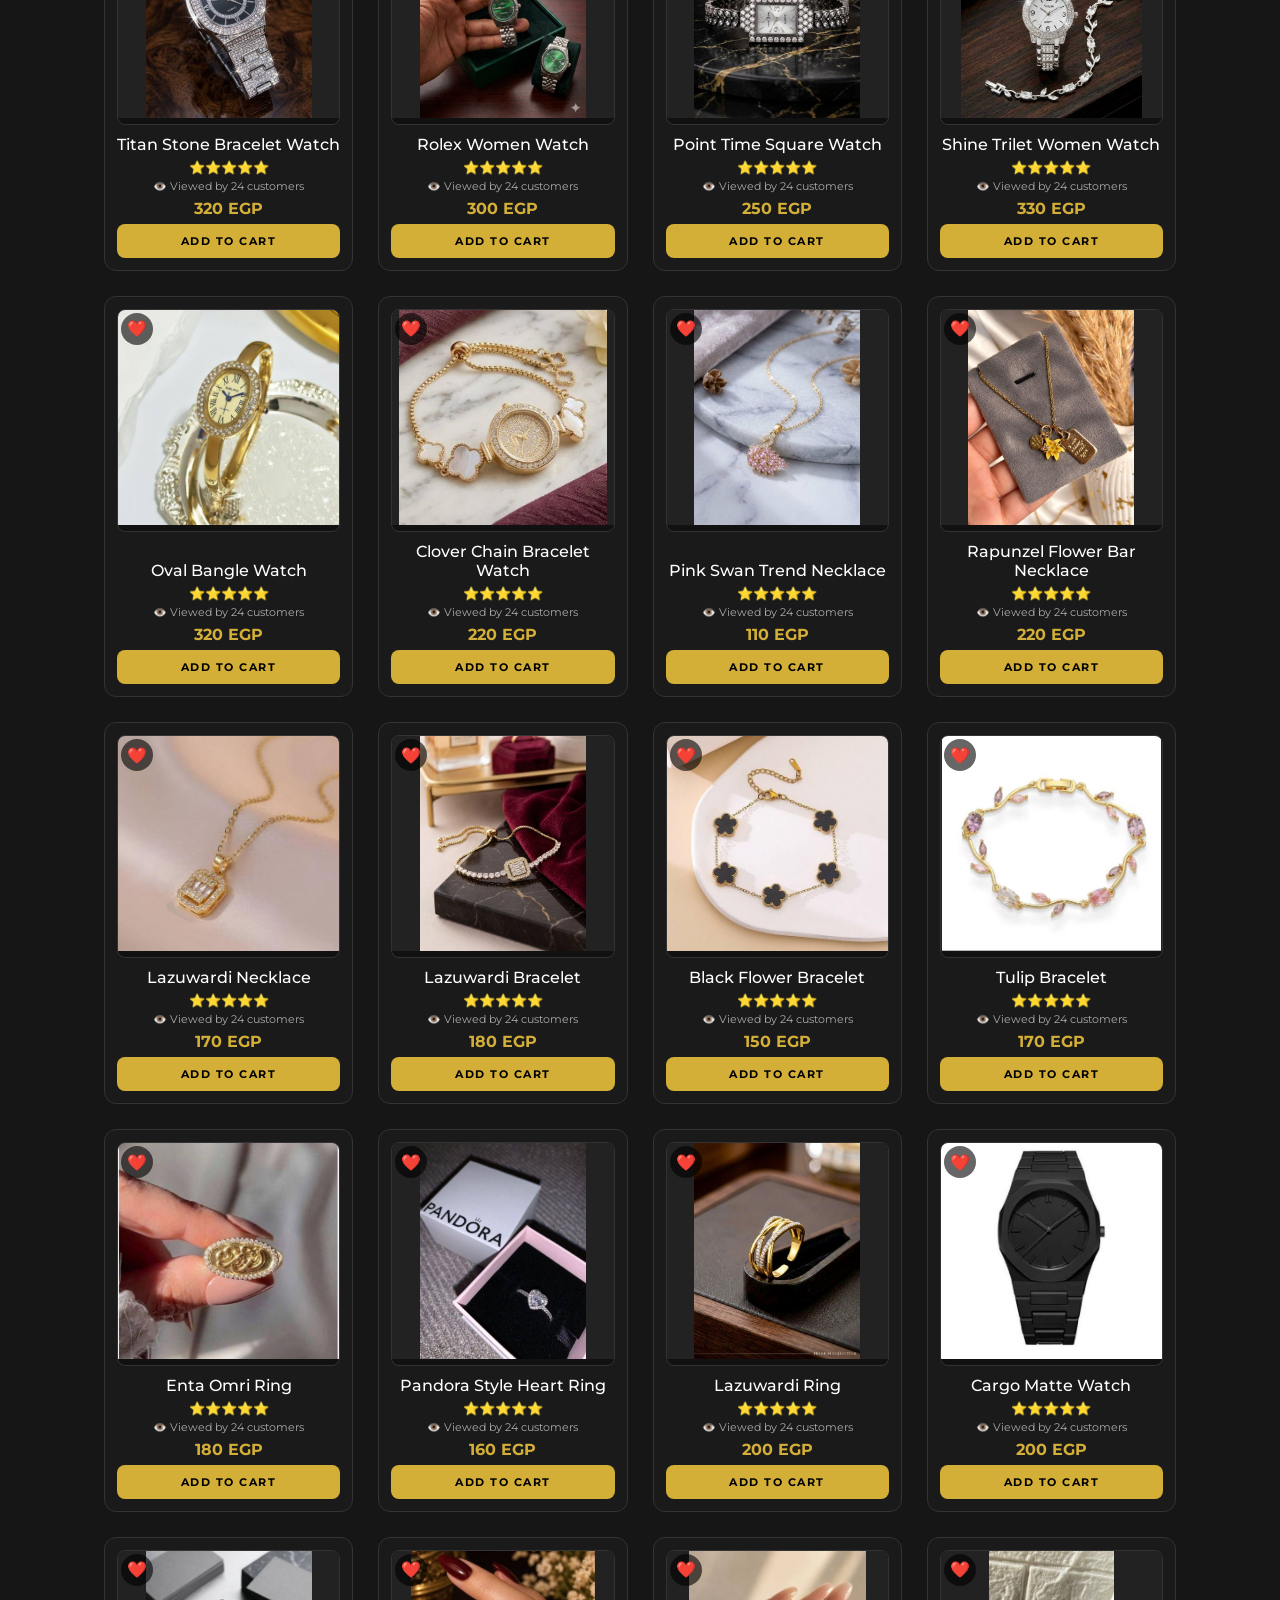
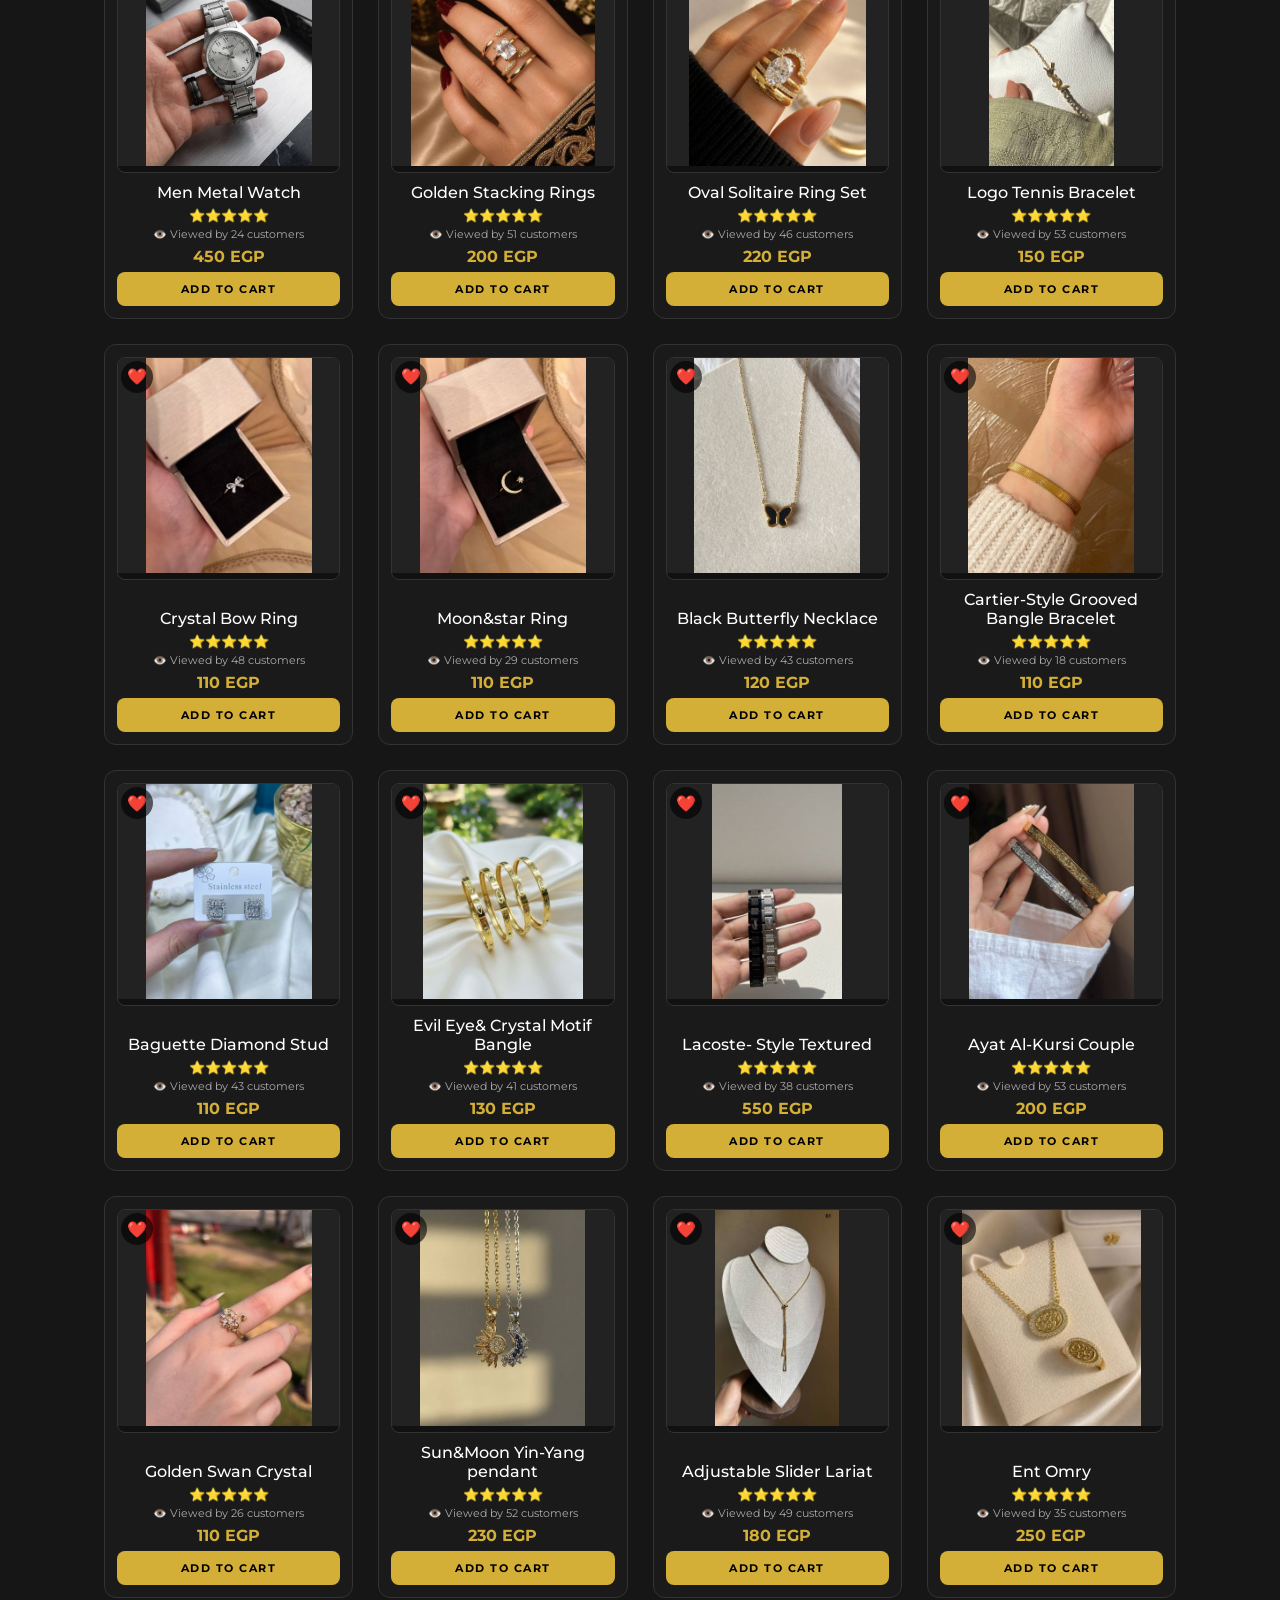
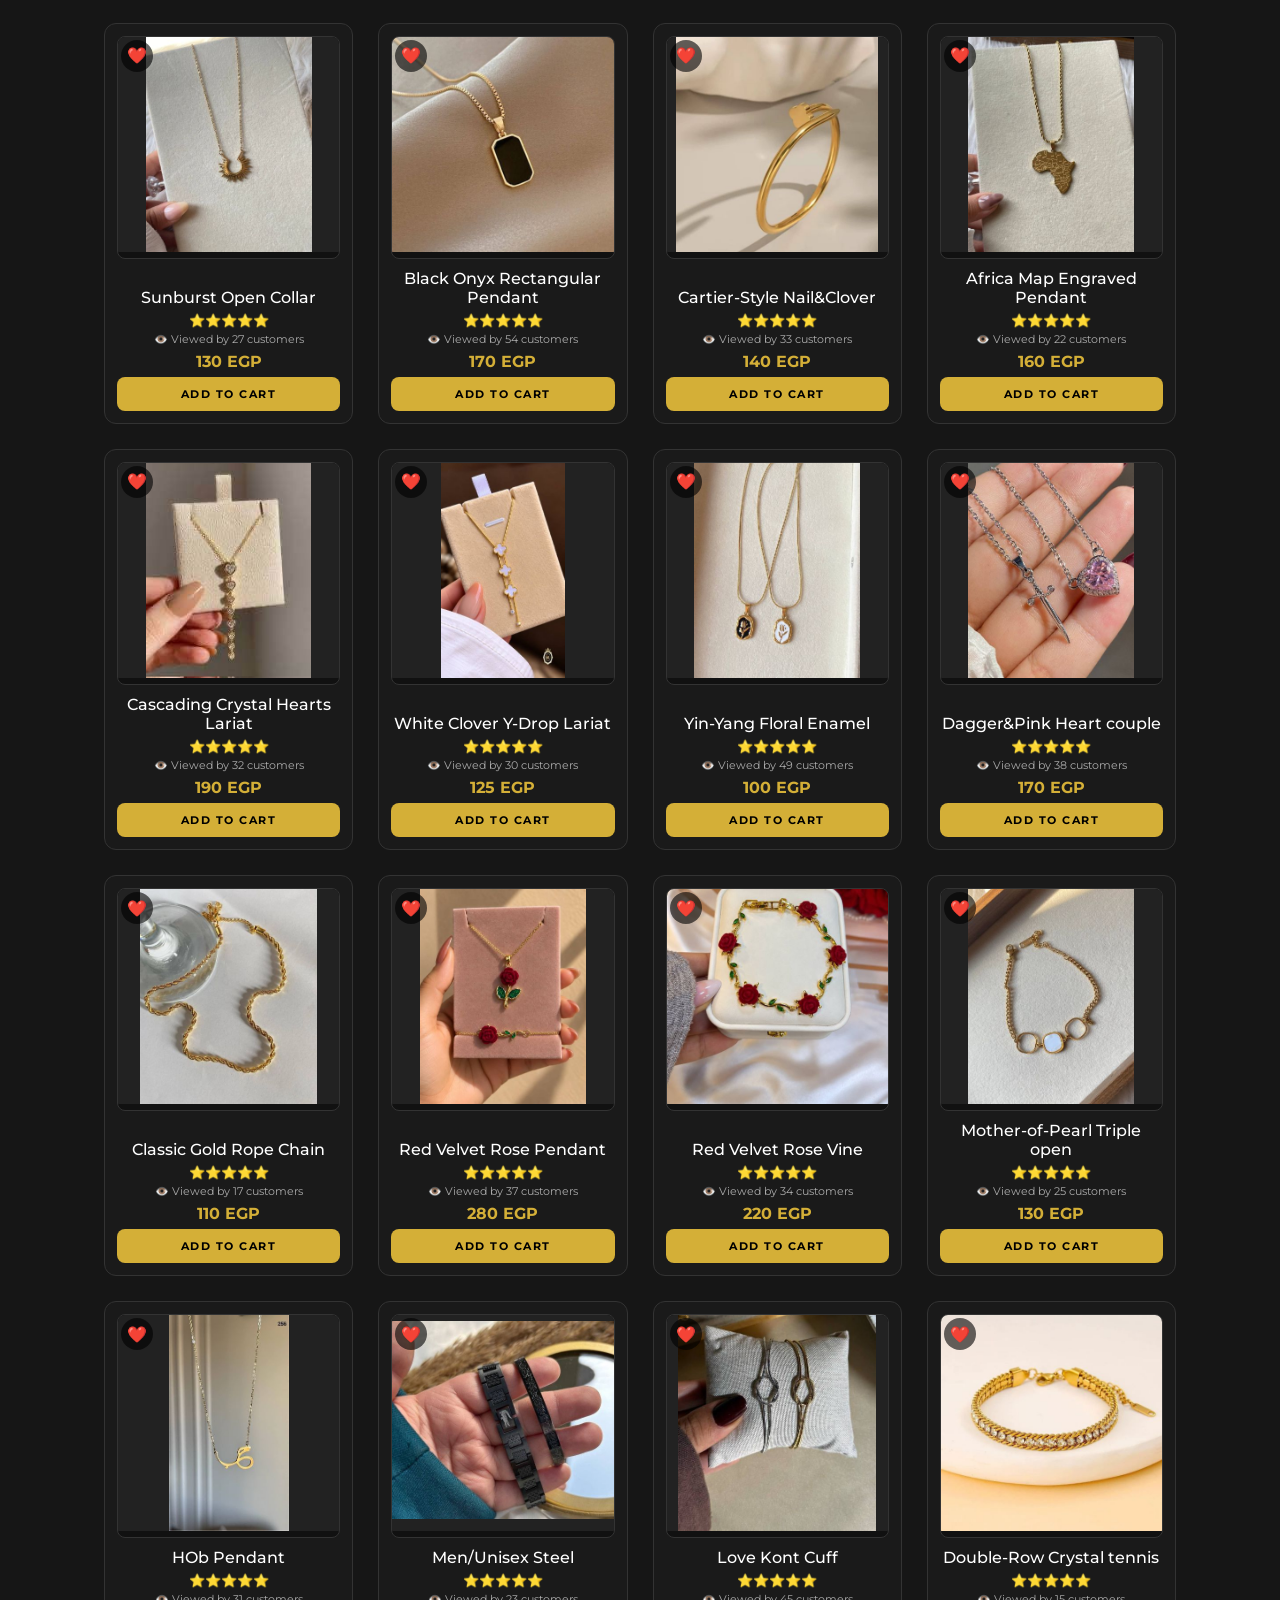
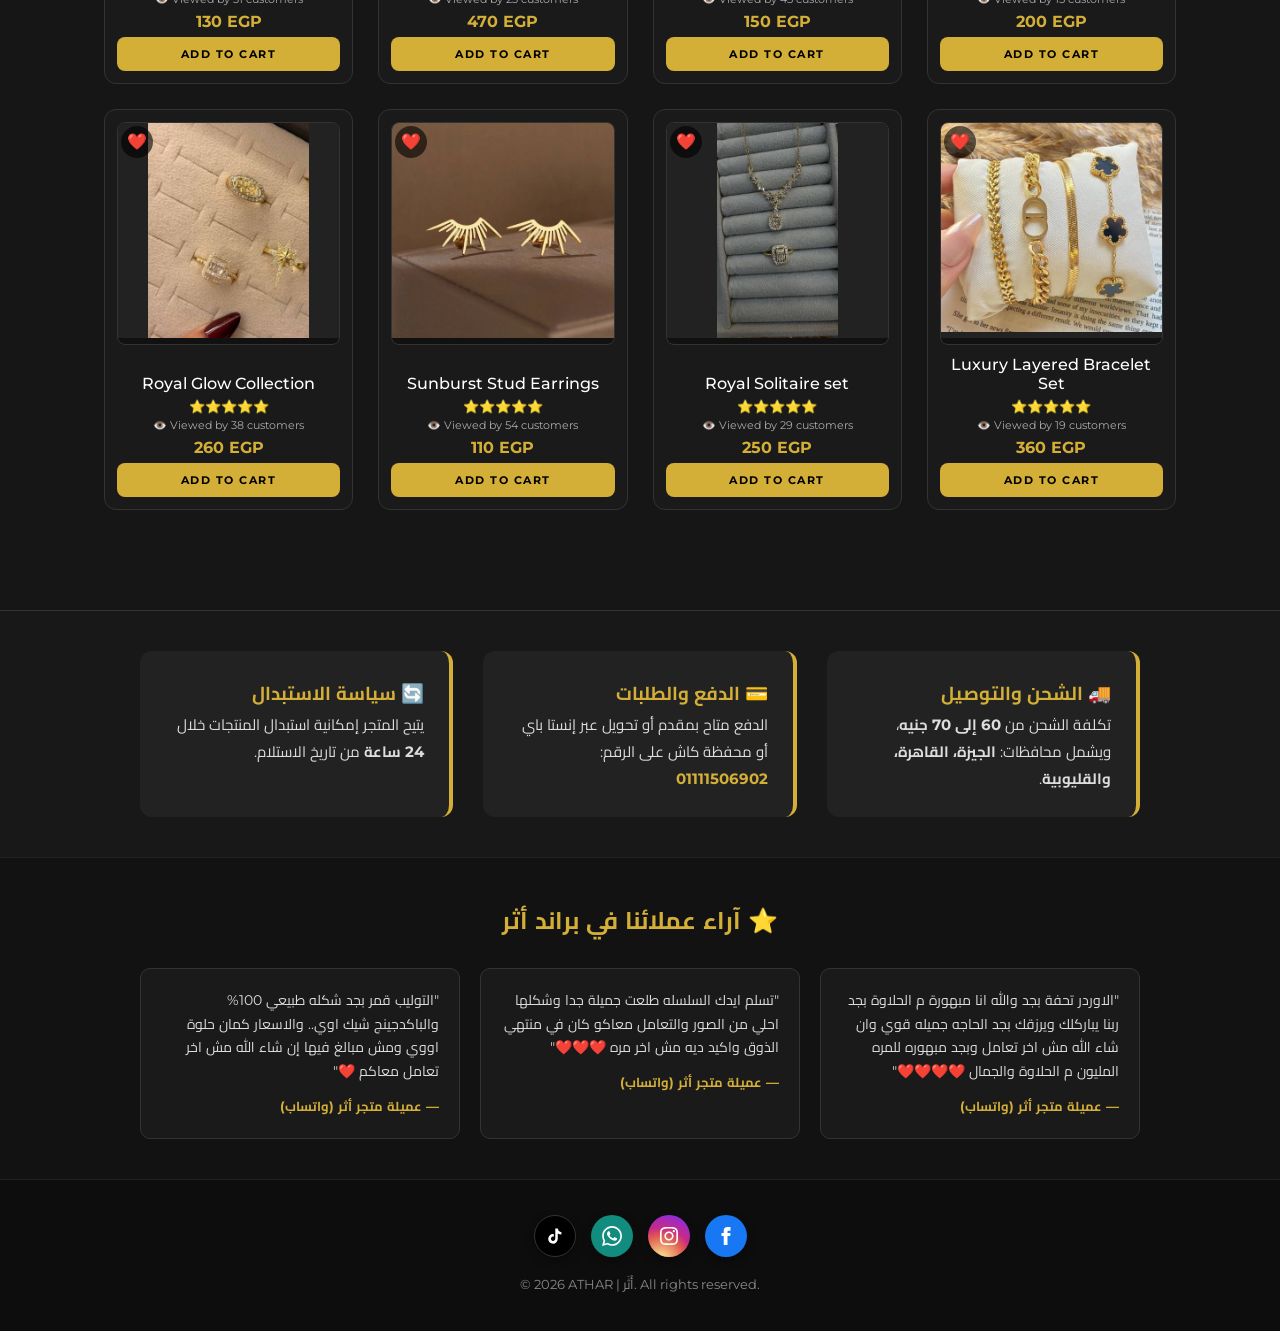
==== commit 2b59c28b: "Add files via upload" ====
--- a/index.html
+++ b/index.html
@@ -7,33 +7,37 @@
     <link rel="stylesheet" href="style.css">
     <link href="https://fonts.googleapis.com/css2?family=Cairo:wght@400;600;700&family=Montserrat:wght@300;400;500;600&display=swap" rel="stylesheet">
     <style>
-        /* تنسيق نافذة معاينة المنتج (Modal) */
-        .prod-modal-overlay {
-            display: none; position: fixed; top: 0; left: 0; width: 100%; height: 100%;
-            background: rgba(0, 0, 0, 0.85); z-index: 2000; justify-content: center; align-items: center; padding: 20px;
-        }
-        .prod-modal-box {
-            background: #1a1a1a; border: 1px solid #d4af37; border-radius: 14px; max-width: 420px; width: 100%;
-            padding: 25px; text-align: center; position: relative; color: #fff; animation: fadeIn 0.25s ease;
-        }
-        .close-modal {
-            position: absolute; top: 12px; right: 18px; font-size: 28px; color: #aaa; cursor: pointer;
-        }
+        .prod-modal-overlay { display: none; position: fixed; top: 0; left: 0; width: 100%; height: 100%; background: rgba(0, 0, 0, 0.85); z-index: 2000; justify-content: center; align-items: center; padding: 20px; }
+        .prod-modal-box { background: #1a1a1a; border: 1px solid #d4af37; border-radius: 14px; max-width: 420px; width: 100%; padding: 25px; text-align: center; position: relative; color: #fff; font-family:'Cairo',sans-serif; }
+        .close-modal { position: absolute; top: 12px; right: 18px; font-size: 28px; color: #aaa; cursor: pointer; }
         .close-modal:hover { color: #d4af37; }
-        .modal-img { width: 100%; max-height: 280px; object-fit: contain; border-radius: 10px; background: #111; margin-bottom: 15px; }
-        .modal-views {
-            display: inline-block; background: #262626; color: #d4af37; padding: 6px 14px;
-            border-radius: 20px; font-size: 13px; border: 1px solid #444; margin: 10px 0; font-weight: 600;
-        }
-        @keyframes fadeIn { from { opacity: 0; transform: scale(0.95); } to { opacity: 1; transform: scale(1); } }
+        
+        /* ضبط الصورة لتكون مربعة وتظهر بالكامل بدون أي قص */
+        .square-img-box { width: 100%; aspect-ratio: 1 / 1; overflow: hidden; border-radius: 8px; background: #111; display: flex; align-items: center; justify-content: center; position: relative; border: 1px solid #333; }
+        .square-img-box img { width: 100%; height: 100%; object-fit: contain; }
+        
+        .account-modal, .wishlist-modal { display: none; position: fixed; top:0; left:0; width:100%; height:100%; background:rgba(0,0,0,0.8); z-index:3000; justify-content:center; align-items:center; }
+        .account-box, .wishlist-box { background:#1a1a1a; border:1px solid #d4af37; padding:25px; border-radius:12px; width:100%; max-width:400px; color:#fff; text-align:right; font-family:'Cairo',sans-serif; position:relative; }
+        .account-box input { width:100%; padding:10px; margin:8px 0; background:#252525; border:1px solid #444; color:#fff; border-radius:6px; }
+        
+        .social-icons-container { display: flex; justify-content: center; gap: 15px; align-items: center; margin-bottom: 15px; }
+        .social-circle { width: 42px; height: 42px; border-radius: 50%; display: flex; align-items: center; justify-content: center; text-decoration: none; color: #fff; font-size: 18px; box-shadow: 0 4px 10px rgba(0,0,0,0.3); transition: transform 0.2s; }
+        .social-circle:hover { transform: scale(1.1); }
+        .sc-tiktok { background: #000000; border: 1px solid #333; }
+        .sc-whatsapp { background: #128c7e; }
+        .sc-instagram { background: radial-gradient(circle at 30% 107%, #fdf497 0%, #df5950 45%, #c62a88 60%, #8a2be2 90%); }
+        .sc-facebook { background: #1877f2; }
+
+        .coming-soon-box { width: 100%; height: 100%; display: flex; align-items: center; justify-content: center; background: #181818; color: #d4af37; font-weight: bold; font-size: 15px; border: 2px dashed #444; border-radius: 8px; text-align: center; padding: 10px; }
+        
+        .home-section-title { color: #d4af37; font-family: 'Cairo', sans-serif; font-size: 22px; border-bottom: 2px solid #333; padding-bottom: 8px; margin: 30px 0 15px 0; text-align: right; }
     </style>
 </head>
 <body>
 
-    <!-- الهيدر العلوي -->
     <header>
         <div class="header-top">
-            <div class="brand-mini" onclick="goHome()">
+            <div class="brand-mini" onclick="goHome()" style="cursor:pointer;">
                 <svg width="28" height="32" viewBox="0 0 100 115" fill="none" xmlns="http://www.w3.org/2000/svg">
                     <polygon points="50,5 93,30 93,85 50,110 7,85 7,30" stroke="#F5F5F5" stroke-width="6" fill="none"/>
                     <path d="M32 82 L50 32 L68 82" stroke="#F5F5F5" stroke-width="6" stroke-linecap="round" stroke-linejoin="round"/>
@@ -42,9 +46,11 @@
                 <span>ATHAR</span>
             </div>
 
-            <button class="cart-btn" onclick="toggleCart()">
-                CART (<span id="cart-count">0</span>)
-            </button>
+            <div style="display: flex; gap: 10px; align-items: center;">
+                <button onclick="toggleAccountModal()" style="background:transparent; border:1px solid #d4af37; color:#d4af37; padding:6px 12px; border-radius:20px; font-size:12px; cursor:pointer; font-family:'Cairo';">👤 حسابي</button>
+                <button onclick="toggleWishlistModal()" style="background:transparent; border:1px solid #d4af37; color:#d4af37; padding:6px 12px; border-radius:20px; font-size:12px; cursor:pointer; font-family:'Cairo';">❤️ المفضلة (<span id="wishlist-count">0</span>)</button>
+                <button class="cart-btn" onclick="toggleCart()">CART (<span id="cart-count">0</span>)</button>
+            </div>
         </div>
 
         <nav class="main-categories">
@@ -55,7 +61,6 @@
         </nav>
     </header>
 
-    <!-- واجهة البراند الرئيسية -->
     <section id="hero-section" class="hero">
         <div class="hero-logo">
             <svg width="110" height="125" viewBox="0 0 100 115" fill="none" xmlns="http://www.w3.org/2000/svg">
@@ -69,7 +74,6 @@
         <p class="tagline">Accessories that leave a mark</p>
     </section>
 
-    <!-- المحتوى الرئيسي -->
     <main class="container">
         <div id="breadcrumb" class="breadcrumb" style="display: none;"></div>
         <h3 id="section-heading" class="section-heading">NEW ARRIVALS</h3>
@@ -77,20 +81,55 @@
         <div id="products-grid" class="products-grid"></div>
     </main>
 
-    <!-- نافذة معاينة المنتج والمشاهدات -->
+    <!-- Modal تفاصيل المنتج وتقييم النجوم -->
     <div id="product-modal" class="prod-modal-overlay" onclick="closeProductModal(event)">
         <div class="prod-modal-box" onclick="event.stopPropagation()">
             <span class="close-modal" onclick="closeProductModal()">&times;</span>
-            <img id="modal-prod-img" src="" alt="" class="modal-img">
+            <div class="square-img-box" style="margin-bottom: 15px;">
+                <img id="modal-prod-img" src="" alt="">
+            </div>
             <h3 id="modal-prod-name" style="margin: 5px 0; color: #fff;"></h3>
             <div id="modal-prod-colors" style="margin: 8px 0;"></div>
-            <div class="modal-views">👁️ عدد المشاهدات: <span id="modal-prod-views">0</span> مشاهدة</div>
+            
+            <div style="margin: 12px 0; background: #222; padding: 12px; border-radius: 8px; border: 1px solid #444;">
+                <p style="margin: 0 0 5px 0; font-size: 13px; color: #d4af37; font-weight: bold;">تقييمك للمنتج:</p>
+                <div id="star-rating" style="font-size: 24px; cursor: pointer; letter-spacing: 5px;">
+                    <span onclick="rateProduct(1)" style="color: #f5c518;" id="star-1">⭐</span>
+                    <span onclick="rateProduct(2)" style="color: #f5c518;" id="star-2">⭐</span>
+                    <span onclick="rateProduct(3)" style="color: #f5c518;" id="star-3">⭐</span>
+                    <span onclick="rateProduct(4)" style="color: #f5c518;" id="star-4">⭐</span>
+                    <span onclick="rateProduct(5)" style="color: #f5c518;" id="star-5">⭐</span>
+                </div>
+                <p id="rating-msg" style="font-size: 12px; color: #aaa; margin: 5px 0 0 0;">شكراً لتقييمك!</p>
+            </div>
+
             <div id="modal-prod-price" style="color: #d4af37; font-size: 20px; font-weight: bold; margin: 10px 0;"></div>
             <button id="modal-add-btn" class="add-to-cart-btn" style="background:#d4af37; color:#000; border:none; padding:12px; width:100%; border-radius:8px; font-weight:bold; cursor:pointer;">ADD TO CART</button>
         </div>
     </div>
 
-    <!-- سلة المشتريات الجانبية -->
+    <!-- Modal حسابي -->
+    <div id="account-modal" class="account-modal" onclick="toggleAccountModal()">
+        <div class="account-box" onclick="event.stopPropagation()">
+            <h3 style="color:#d4af37; margin-top:0;">حساب العميل</h3>
+            <p style="font-size:13px; color:#aaa;">سجل بياناتك لسهولة الطلب المباشر:</p>
+            <input type="text" id="acc-name" placeholder="الاسم الكامل">
+            <input type="tel" id="acc-phone" placeholder="رقم الهاتف (01111506902)">
+            <input type="text" id="acc-address" placeholder="العنوان بالتفصيل (المدينة، الشارع)">
+            <button onclick="saveAccountData()" style="background:#d4af37; color:#000; border:none; width:100%; padding:10px; border-radius:6px; font-weight:bold; margin-top:10px; cursor:pointer;">حفظ البيانات</button>
+        </div>
+    </div>
+
+    <!-- Modal المفضلة -->
+    <div id="wishlist-modal" class="wishlist-modal" onclick="toggleWishlistModal()">
+        <div class="wishlist-box" onclick="event.stopPropagation()">
+            <h3 style="color:#d4af37; margin-top:0;">المنتجات المفضلة ❤️</h3>
+            <div id="wishlist-items-container" style="max-height:300px; overflow-y:auto; margin-top:10px;"></div>
+            <button onclick="toggleWishlistModal()" style="background:#333; color:#fff; border:none; width:100%; padding:8px; border-radius:6px; margin-top:15px; cursor:pointer;">إغلاق</button>
+        </div>
+    </div>
+
+    <!-- سلة المشتريات -->
     <div id="cart-overlay" class="cart-overlay" onclick="toggleCart()"></div>
     <aside id="cart-sidebar" class="cart-sidebar">
         <div class="cart-header">
@@ -113,52 +152,63 @@
         </div>
     </aside>
 
-    <!-- قسم السياسات والتوصيل (عربي منسق لوحده) -->
+    <!-- السياسات -->
     <section dir="rtl" style="background: #181818; padding: 40px 20px; border-top: 1px solid #333; color: #fff; margin-top: 40px; font-family: 'Cairo', sans-serif;">
         <div style="max-width: 1000px; margin: auto; display: grid; grid-template-columns: repeat(auto-fit, minmax(280px, 1fr)); gap: 30px;">
             <div style="background: #222; padding: 25px; border-radius: 12px; border-right: 4px solid #d4af37;">
                 <h3 style="color: #d4af37; margin-top: 0;">🚚 الشحن والتوصيل</h3>
-                <p style="font-size: 16px; line-height: 1.8; color: #ddd;">
-                    نقدم خدمة شحن سريعة لجميع محافظات مصر. يستغرق وقت التوصيل من <strong>5 إلى 7 أيام عمل</strong> من تأكيد الأوردر.
+                <p style="font-size: 15px; line-height: 1.8; color: #ddd;">
+                    تكلفة الشحن من <strong>60 إلى 70 جنيه</strong>، ويشمل محافظات: <strong>الجيزة، القاهرة، والقليوبية</strong>.
                 </p>
             </div>
             <div style="background: #222; padding: 25px; border-radius: 12px; border-right: 4px solid #d4af37;">
-                <h3 style="color: #d4af37; margin-top: 0;">💳 تفاصيل الدفع والطلبات</h3>
-                <p style="font-size: 16px; line-height: 1.8; color: #ddd;">
-                    نظام الطلب يتطلب تحويل <strong>عربون 25%</strong> عبر إنستا باي أو محفظة كاش على الرقم: <span style="color:#d4af37; font-weight:bold; direction:ltr; display:inline-block;">01125009524</span> وباقي المبلغ عند الاستلام.
+                <h3 style="color: #d4af37; margin-top: 0;">💳 الدفع والطلبات</h3>
+                <p style="font-size: 15px; line-height: 1.8; color: #ddd;">
+                    الدفع متاح بمقدم أو تحويل عبر إنستا باي أو محفظة كاش على الرقم: <span style="color:#d4af37; font-weight:bold; direction:ltr; display:inline-block;">01111506902</span>
                 </p>
             </div>
             <div style="background: #222; padding: 25px; border-radius: 12px; border-right: 4px solid #d4af37;">
                 <h3 style="color: #d4af37; margin-top: 0;">🔄 سياسة الاستبدال</h3>
-                <p style="font-size: 16px; line-height: 1.8; color: #ddd;">
-                    ضمان رضا العملاء أولوية في أثر؛ يتيح المتجر إمكانية استبدال المنتجات خلال <strong>24 ساعة</strong> من تاريخ الاستلام.
+                <p style="font-size: 15px; line-height: 1.8; color: #ddd;">
+                    يتيح المتجر إمكانية استبدال المنتجات خلال <strong>24 ساعة</strong> من تاريخ الاستلام.
                 </p>
             </div>
         </div>
     </section>
 
-    <!-- قسم آراء العملاء -->
+    <!-- آراء العملاء -->
     <section dir="rtl" style="background: #121212; padding: 40px 20px; text-align: center; border-top: 1px solid #222; font-family: 'Cairo', sans-serif;">
-        <h2 style="color: #d4af37; margin-bottom: 30px;">⭐ آراء عملائنا في براند أثر</h2>
-        <div style="max-width: 900px; margin: auto; display: grid; grid-template-columns: repeat(auto-fit, minmax(250px, 1fr)); gap: 20px;" id="reviews-container">
+        <h2 style="color: #d4af37; margin-bottom: 25px;">⭐ آراء عملائنا في براند أثر</h2>
+        <div style="max-width: 1000px; margin: auto; display: grid; grid-template-columns: repeat(auto-fit, minmax(280px, 1fr)); gap: 20px;">
             <div style="background: #1a1a1a; padding: 20px; border-radius: 10px; border: 1px solid #333; text-align: right;">
-                <p style="color: #ddd; font-style: italic; font-size: 15px;">"انتظروا آراء عملائنا المميزين قريبًا جداً هنا ❤️"</p>
-                <span style="color: #d4af37; font-weight: bold; font-size: 14px;">— براند أثر</span>
+                <p style="color: #ddd; font-size: 14px; line-height: 1.7;">"الاوردر تحفة بجد والله انا مبهورة م الحلاوة بجد ربنا يباركلك ويرزقك بجد الحاجه جميله قوي وان شاء الله مش اخر تعامل وبجد مبهوره للمره المليون م الحلاوة والجمال ❤️❤️❤️❤️"</p>
+                <span style="color: #d4af37; font-weight: bold; font-size: 13px; display:block; margin-top:10px;">— عميلة متجر أثر (واتساب)</span>
+            </div>
+            <div style="background: #1a1a1a; padding: 20px; border-radius: 10px; border: 1px solid #333; text-align: right;">
+                <p style="color: #ddd; font-size: 14px; line-height: 1.7;">"تسلم ايدك السلسله طلعت جميلة جدا وشكلها احلي من الصور والتعامل معاكو كان في منتهي الذوق واكيد ديه مش اخر مره ❤️❤️❤️"</p>
+                <span style="color: #d4af37; font-weight: bold; font-size: 13px; display:block; margin-top:10px;">— عميلة متجر أثر (واتساب)</span>
+            </div>
+            <div style="background: #1a1a1a; padding: 20px; border-radius: 10px; border: 1px solid #333; text-align: right;">
+                <p style="color: #ddd; font-size: 14px; line-height: 1.7;">"التوليب قمر بجد شكله طبيعي 100% والباكدجينج شيك اوي.. والاسعار كمان حلوة اووي ومش مبالغ فيها إن شاء الله مش اخر تعامل معاكم ❤️"</p>
+                <span style="color: #d4af37; font-weight: bold; font-size: 13px; display:block; margin-top:10px;">— عميلة متجر أثر (واتساب)</span>
             </div>
         </div>
     </section>
 
     <!-- الفوتر -->
-    <footer style="background: #0d0d0d; padding: 30px 20px; text-align: center; border-top: 1px solid #222; color: #888;">
-        <div style="margin-bottom: 15px; display: flex; justify-content: center; gap: 25px; align-items: center; flex-wrap: wrap;">
-            <a href="https://instagram.com/athar_accessories.eg" target="_blank" style="color: #d4af37; text-decoration: none; font-weight: bold; display: flex; align-items: center; gap: 6px;">
-                📸 Instagram (@athar_accessories.eg)
-            </a>
-            <a href="https://tiktok.com/@athar_accessorise_x0" target="_blank" style="color: #d4af37; text-decoration: none; font-weight: bold; display: flex; align-items: center; gap: 6px;">
-                🎬 TikTok (@athar_accessorise_x0)
-            </a>
-            <a href="https://wa.me/201125009524" target="_blank" style="color: #28a745; text-decoration: none; font-weight: bold; display: flex; align-items: center; gap: 6px;">
-                💬 WhatsApp (01125009524)
+    <footer style="background: #0d0d0d; padding: 35px 20px; text-align: center; border-top: 1px solid #222; color: #888;">
+        <div class="social-icons-container">
+            <a href="https://tiktok.com/@athar_accessorise_x0" target="_blank" class="social-circle sc-tiktok" title="TikTok">
+                <svg width="18" height="18" viewBox="0 0 24 24" fill="#fff"><path d="M19.59 6.69a4.83 4.83 0 0 1-3.77-4.25V2h-3.45v13.67a2.89 2.89 0 0 1-5.2 1.74 2.89 2.89 0 0 1 2.31-4.64 2.93 2.93 0 0 1 .88.13V9.4a6.84 6.84 0 0 0-1-.05A6.33 6.33 0 0 0 3 15.68a6.33 6.33 0 0 0 10.86 4.49 6.3 6.3 0 0 0 1.83-4.49V8.58a8.17 8.17 0 0 0 4.86 1.55v-3.44a4.85 4.85 0 0 1-1-.00z"/></svg>
+            </a>
+            <a href="https://wa.me/201111506902" target="_blank" class="social-circle sc-whatsapp" title="WhatsApp">
+                <svg width="20" height="20" viewBox="0 0 24 24" fill="#fff"><path d="M.057 24l1.687-6.163c-1.041-1.804-1.588-3.849-1.587-5.946.003-6.556 5.338-11.891 11.893-11.891 3.181.001 6.167 1.24 8.413 3.488 2.245 2.248 3.481 5.236 3.48 8.414-.003 6.557-5.338 11.892-11.893 11.892-1.99-.001-3.951-.5-5.688-1.448l-6.305 1.654zm6.597-3.807c1.676.995 3.276 1.591 5.392 1.592 5.448 0 9.886-4.434 9.889-9.885.002-5.462-4.415-9.89-9.881-9.892-5.452 0-9.887 4.434-9.889 9.884-.001 2.225.651 3.891 1.746 5.634l-.999 3.648 3.742-.981zm11.387-5.464c-.074-.124-.272-.198-.57-.347-.297-.149-1.758-.868-2.031-.967-.272-.099-.47-.149-.669.149-.198.297-.768.967-.941 1.165-.173.198-.347.223-.644.074-.297-.149-1.255-.462-2.39-1.475-.883-.788-1.48-1.761-1.653-2.059-.173-.297-.018-.458.13-.606.134-.133.297-.347.446-.521.151-.172.2-.296.3-.495.099-.198.05-.372-.025-.521-.075-.148-.669-1.611-.916-2.206-.242-.579-.487-.501-.669-.51l-.57-.01c-.198 0-.52.074-.792.372s-1.04 1.016-1.04 2.479 1.065 2.876 1.213 3.074c.149.198 2.095 3.2 5.076 4.487.709.306 1.263.489 1.694.626.712.226 1.36.194 1.872.118.571-.085 1.758-.719 2.006-1.413.248-.695.248-1.29.173-1.414z"/></svg>
+            </a>
+            <a href="https://instagram.com/athar_accessories.eg" target="_blank" class="social-circle sc-instagram" title="Instagram">
+                <svg width="18" height="18" viewBox="0 0 24 24" fill="#fff"><path d="M12 2.163c3.204 0 3.584.012 4.85.07 3.252.148 4.771 1.691 4.919 4.919.058 1.265.069 1.645.069 4.849 0 3.205-.012 3.584-.069 4.849-.149 3.225-1.664 4.771-4.919 4.919-1.266.058-1.644.07-4.85.07-3.204 0-3.584-.012-4.849-.07-3.26-.149-4.771-1.699-4.919-4.92-.058-1.265-.07-1.644-.07-4.849 0-3.204.013-3.583.07-4.849.149-3.227 1.664-4.771 4.919-4.919 1.266-.057 1.645-.069 4.849-.069zm0-2.163c-3.259 0-3.667.014-4.947.072-4.358.2-6.78 2.618-6.98 6.98-.059 1.281-.073 1.689-.073 4.948 0 3.259.014 3.668.072 4.948.2 4.358 2.618 6.78 6.98 6.98 1.281.058 1.689.072 4.948.072 3.259 0 3.668-.014 4.948-.072 4.354-.2 6.782-2.618 6.979-6.98.059-1.28.073-1.689.073-4.948 0-3.259-.014-3.667-.072-4.947-.196-4.354-2.617-6.78-6.979-6.98-1.281-.059-1.69-.073-4.949-.073zm0 5.838c-3.403 0-6.162 2.759-6.162 6.162s2.759 6.163 6.162 6.163 6.162-2.759 6.162-6.163c0-3.403-2.759-6.162-6.162-6.162zm0 10.162c-2.209 0-4-1.79-4-4 0-2.209 1.791-4 4-4s4 1.791 4 4c0 2.21-1.791 4-4 4zm6.406-11.845c-.796 0-1.441.645-1.441 1.44s.645 1.44 1.441 1.44c.795 0 1.439-.645 1.439-1.44s-.644-1.44-1.439-1.44z"/></svg>
+            </a>
+            <a href="https://facebook.com" target="_blank" class="social-circle sc-facebook" title="Facebook">
+                <svg width="18" height="18" viewBox="0 0 24 24" fill="#fff"><path d="M9 8H6v4h3v12h5V12h3.642L18 8h-4V6.333C14 5.37 14.5 5 15.5 5H18V0h-3.808C10.59 0 9 1.581 9 4.615V8z"/></svg>
             </a>
         </div>
         <p style="font-size: 13px; margin: 0;">©️ 2026 ATHAR | أَثَر. All rights reserved.</p>
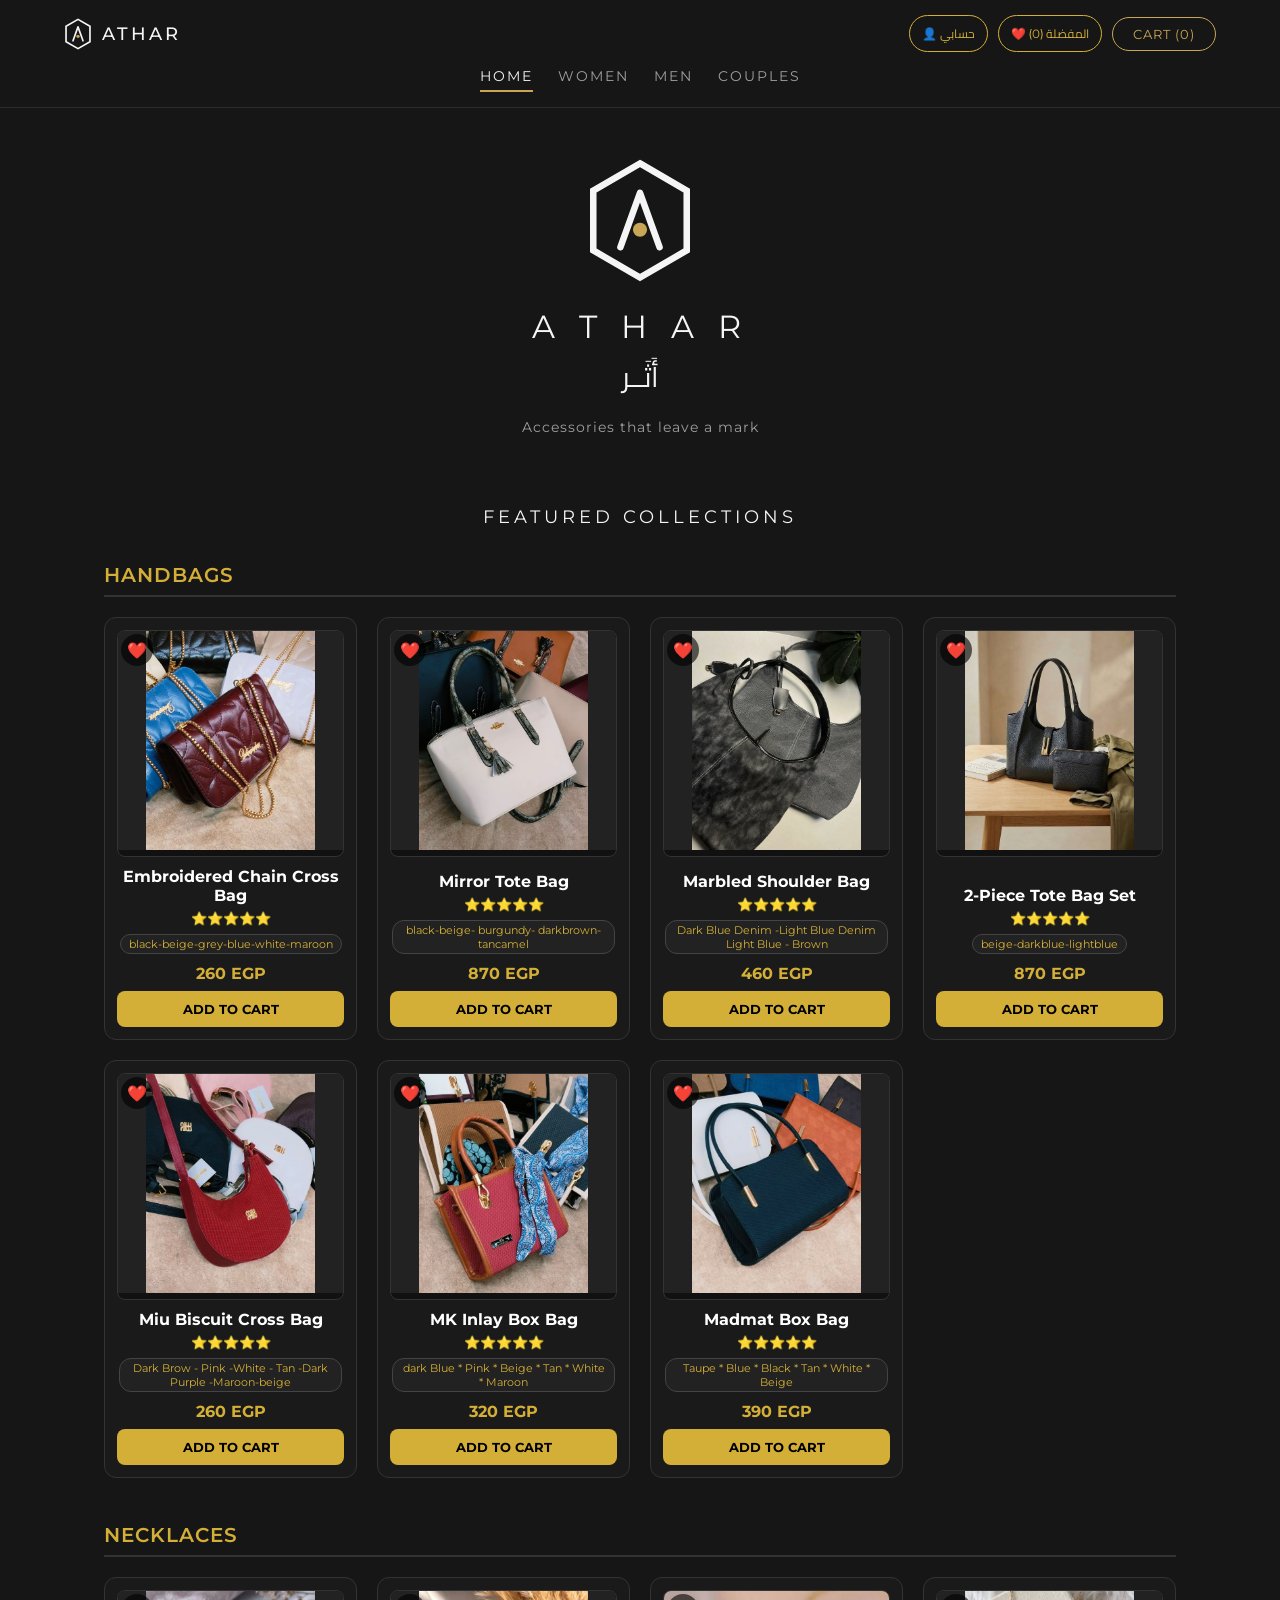
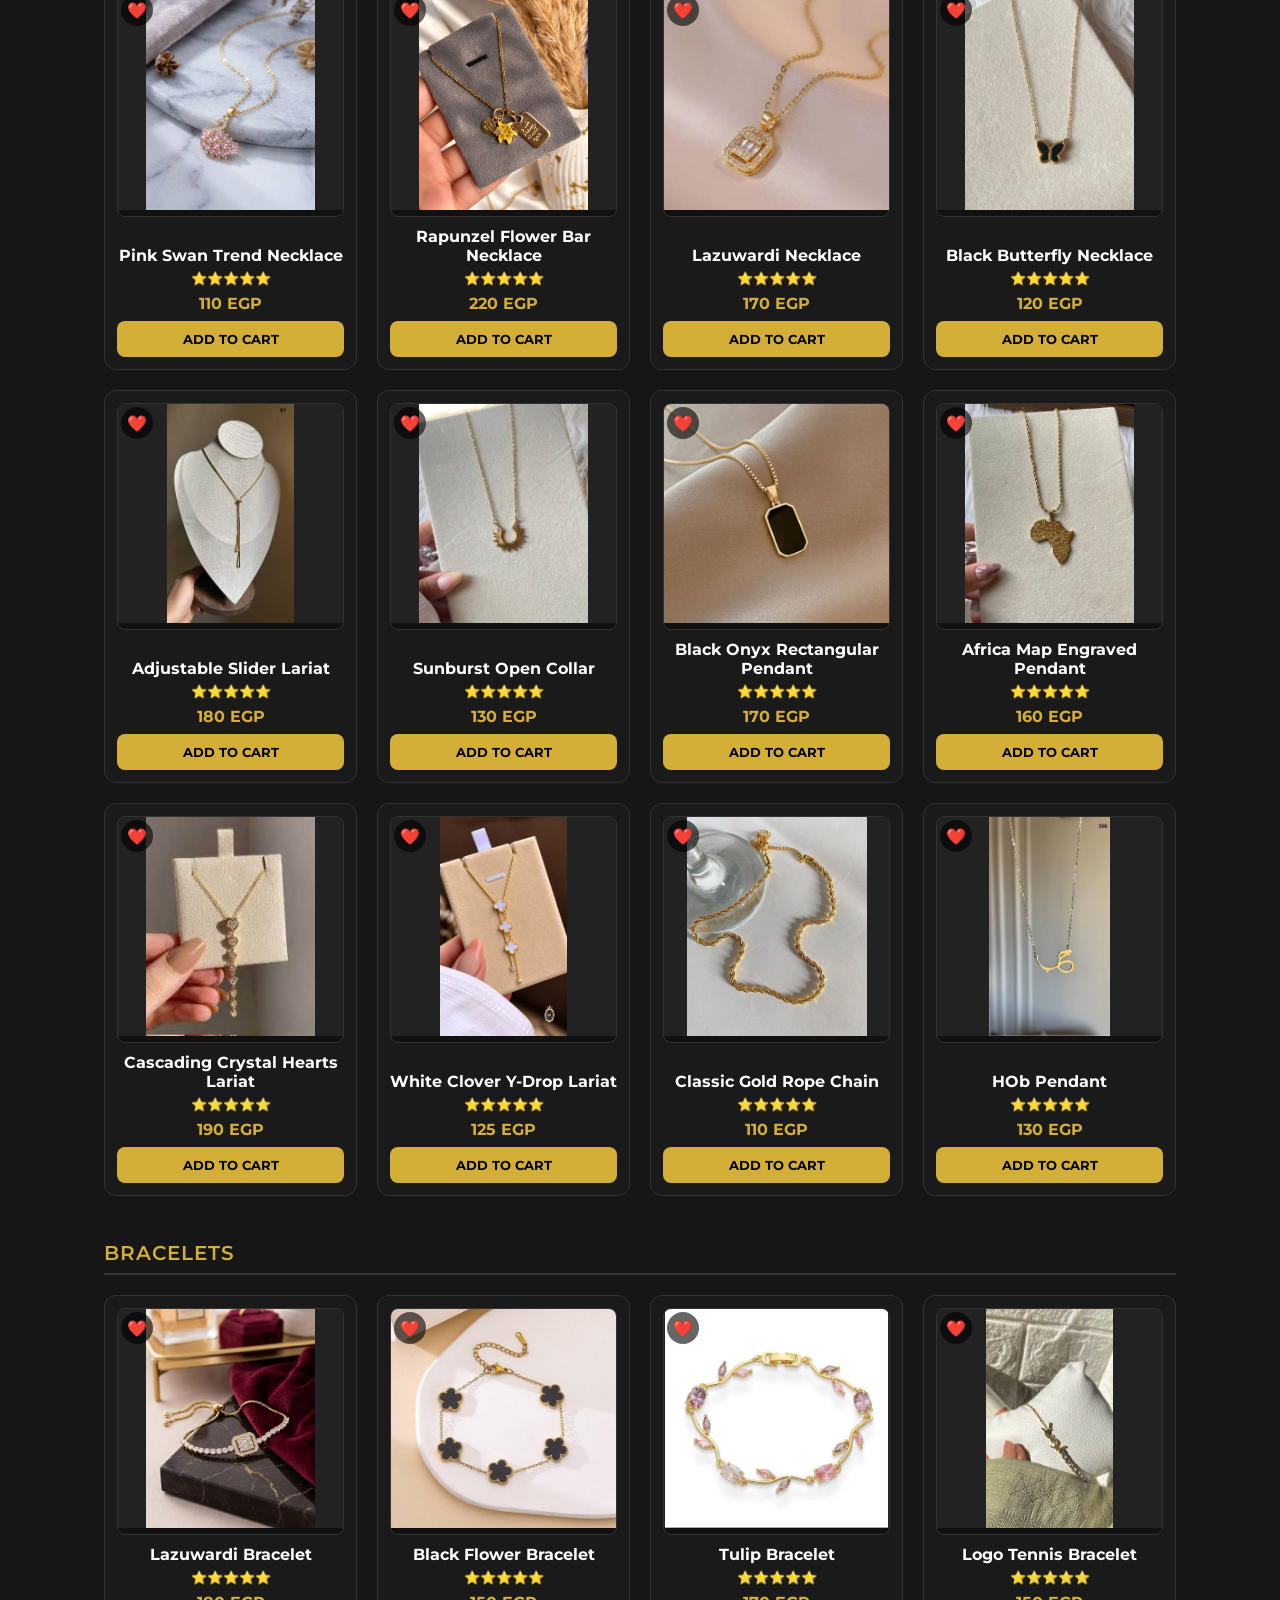
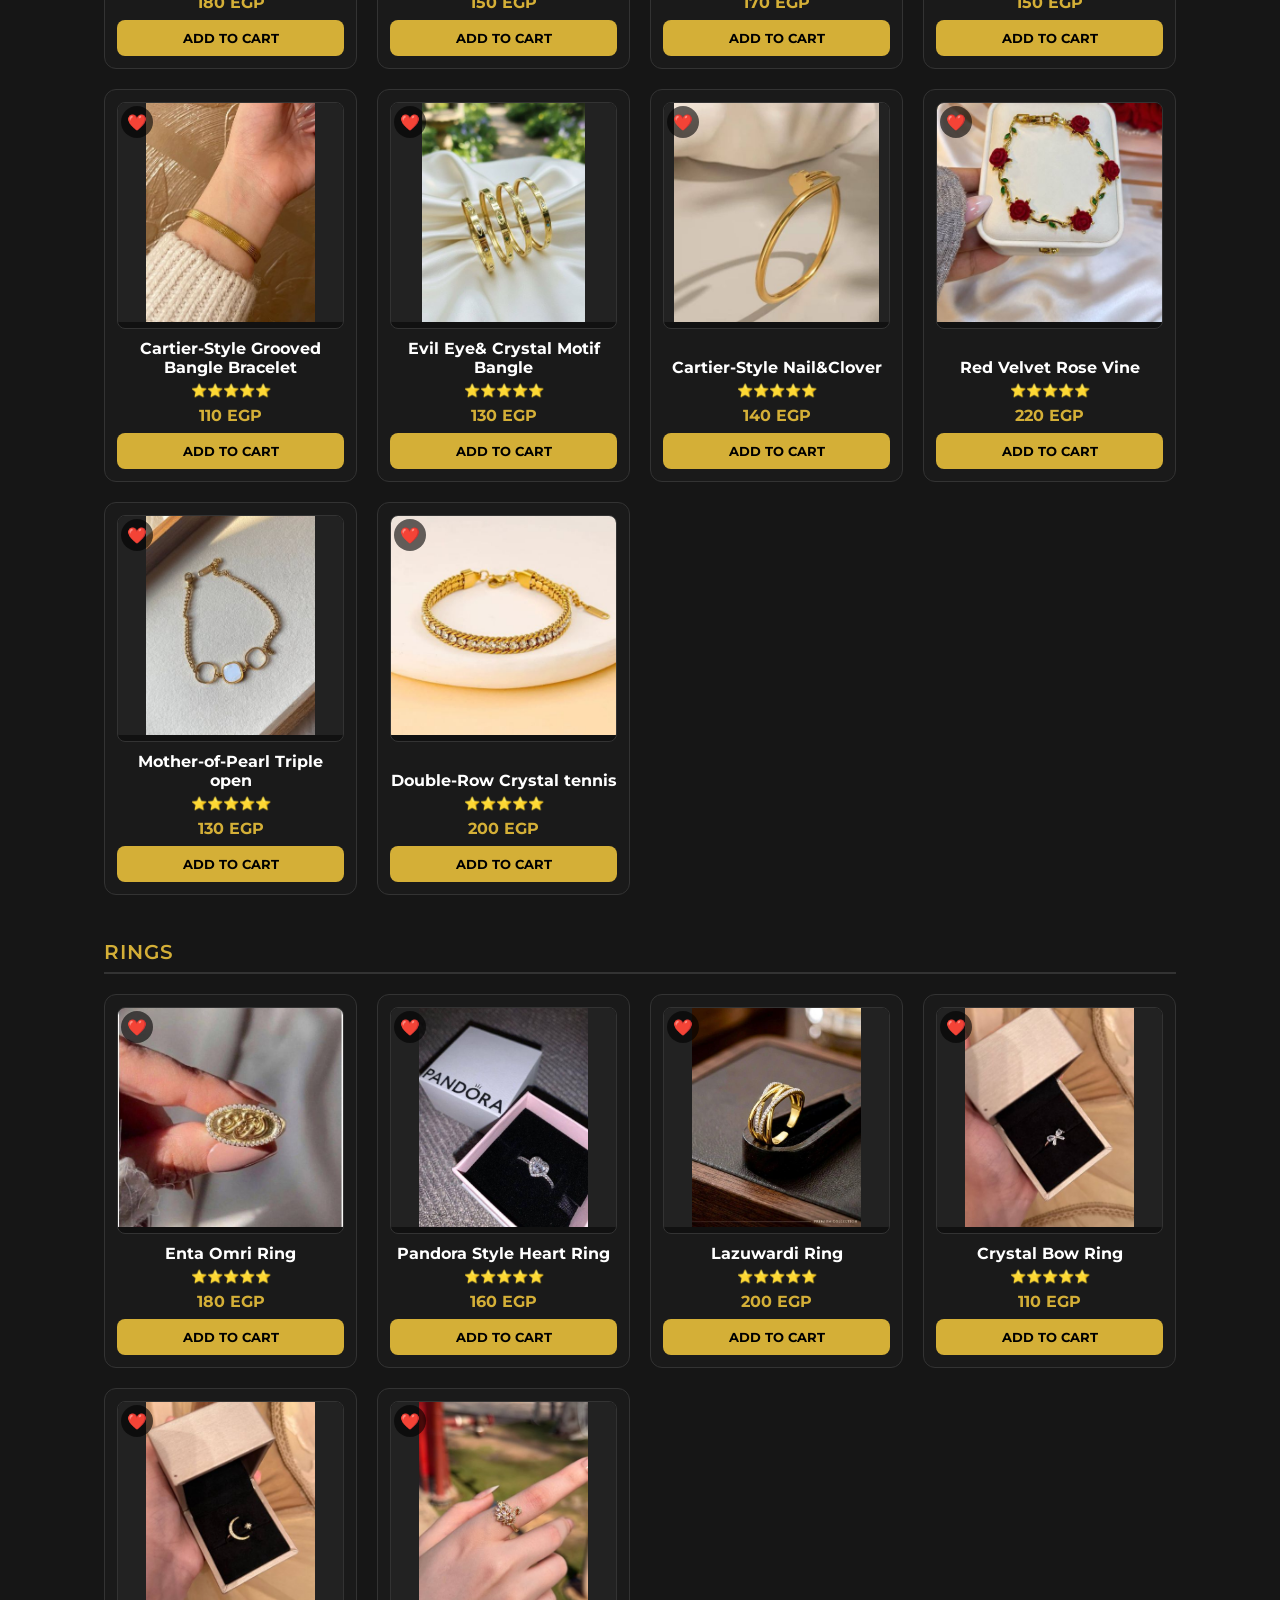
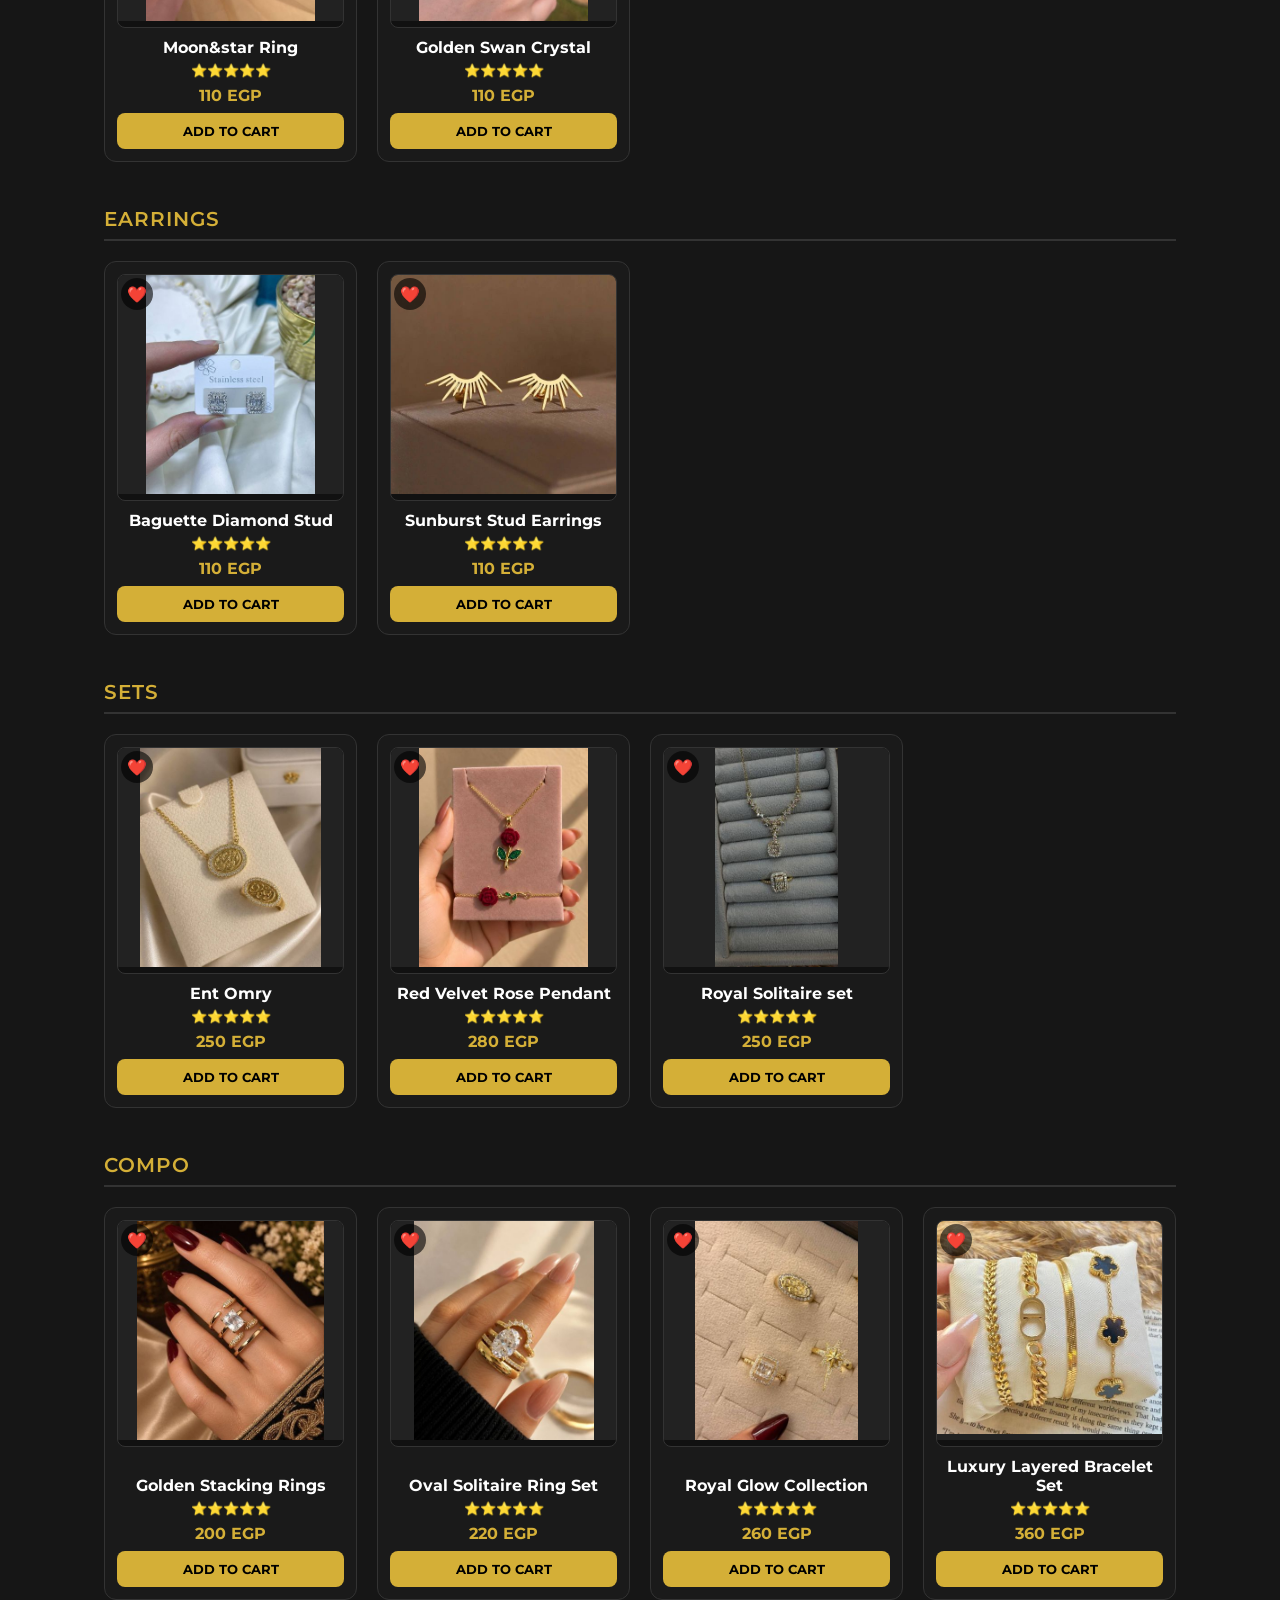
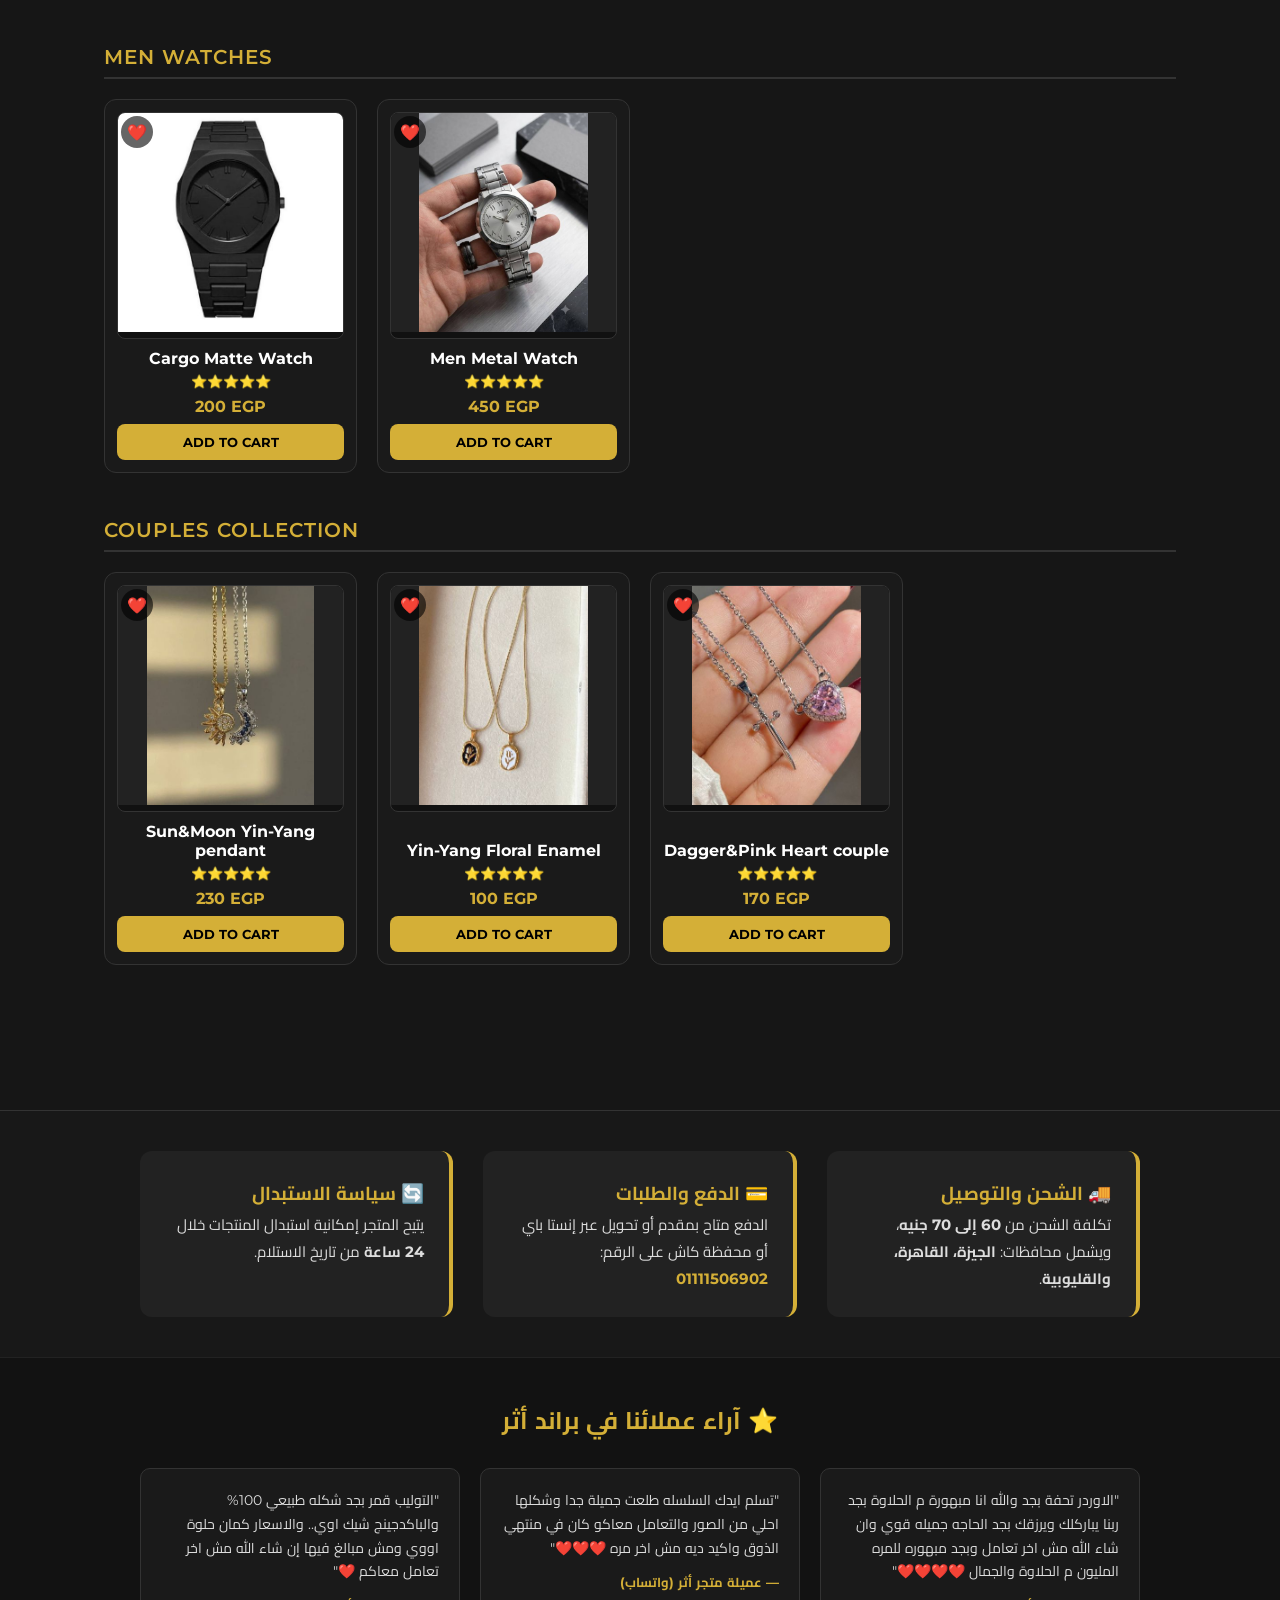
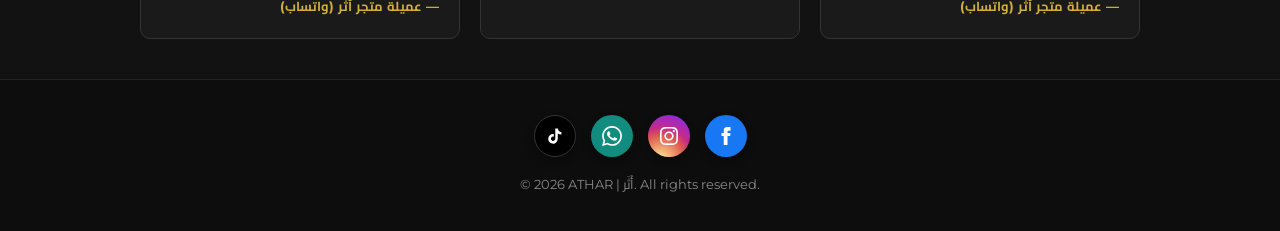
==== commit 10787ce4: "Add files via upload" ====
--- a/index.html
+++ b/index.html
@@ -30,7 +30,7 @@
 
         .coming-soon-box { width: 100%; height: 100%; display: flex; align-items: center; justify-content: center; background: #181818; color: #d4af37; font-weight: bold; font-size: 15px; border: 2px dashed #444; border-radius: 8px; text-align: center; padding: 10px; }
         
-        .home-section-title { color: #d4af37; font-family: 'Cairo', sans-serif; font-size: 22px; border-bottom: 2px solid #333; padding-bottom: 8px; margin: 30px 0 15px 0; text-align: right; }
+        .home-section-title { color: #d4af37; font-family: 'Montserrat', sans-serif; font-size: 20px; font-weight: 600; border-bottom: 2px solid #333; padding-bottom: 8px; margin: 35px 0 20px 0; text-align: left; letter-spacing: 1px; text-transform: uppercase; }
     </style>
 </head>
 <body>
@@ -100,7 +100,7 @@
                     <span onclick="rateProduct(4)" style="color: #f5c518;" id="star-4">⭐</span>
                     <span onclick="rateProduct(5)" style="color: #f5c518;" id="star-5">⭐</span>
                 </div>
-                <p id="rating-msg" style="font-size: 12px; color: #aaa; margin: 5px 0 0 0;">شكراً لتقييمك!</p>
+                <p id="rating-msg" style="font-size: 12px; color: #aaa; margin: 5px 0 0 0;">اضغط على النجوم للتقييم!</p>
             </div>
 
             <div id="modal-prod-price" style="color: #d4af37; font-size: 20px; font-weight: bold; margin: 10px 0;"></div>
@@ -195,7 +195,7 @@
         </div>
     </section>
 
-    <!-- الفوتر -->
+    <!-- الفوتر (برابط الفيسبوك الجديد وبدون X) -->
     <footer style="background: #0d0d0d; padding: 35px 20px; text-align: center; border-top: 1px solid #222; color: #888;">
         <div class="social-icons-container">
             <a href="https://tiktok.com/@athar_accessorise_x0" target="_blank" class="social-circle sc-tiktok" title="TikTok">
@@ -207,7 +207,8 @@
             <a href="https://instagram.com/athar_accessories.eg" target="_blank" class="social-circle sc-instagram" title="Instagram">
                 <svg width="18" height="18" viewBox="0 0 24 24" fill="#fff"><path d="M12 2.163c3.204 0 3.584.012 4.85.07 3.252.148 4.771 1.691 4.919 4.919.058 1.265.069 1.645.069 4.849 0 3.205-.012 3.584-.069 4.849-.149 3.225-1.664 4.771-4.919 4.919-1.266.058-1.644.07-4.85.07-3.204 0-3.584-.012-4.849-.07-3.26-.149-4.771-1.699-4.919-4.92-.058-1.265-.07-1.644-.07-4.849 0-3.204.013-3.583.07-4.849.149-3.227 1.664-4.771 4.919-4.919 1.266-.057 1.645-.069 4.849-.069zm0-2.163c-3.259 0-3.667.014-4.947.072-4.358.2-6.78 2.618-6.98 6.98-.059 1.281-.073 1.689-.073 4.948 0 3.259.014 3.668.072 4.948.2 4.358 2.618 6.78 6.98 6.98 1.281.058 1.689.072 4.948.072 3.259 0 3.668-.014 4.948-.072 4.354-.2 6.782-2.618 6.979-6.98.059-1.28.073-1.689.073-4.948 0-3.259-.014-3.667-.072-4.947-.196-4.354-2.617-6.78-6.979-6.98-1.281-.059-1.69-.073-4.949-.073zm0 5.838c-3.403 0-6.162 2.759-6.162 6.162s2.759 6.163 6.162 6.163 6.162-2.759 6.162-6.163c0-3.403-2.759-6.162-6.162-6.162zm0 10.162c-2.209 0-4-1.79-4-4 0-2.209 1.791-4 4-4s4 1.791 4 4c0 2.21-1.791 4-4 4zm6.406-11.845c-.796 0-1.441.645-1.441 1.44s.645 1.44 1.441 1.44c.795 0 1.439-.645 1.439-1.44s-.644-1.44-1.439-1.44z"/></svg>
             </a>
-            <a href="https://facebook.com" target="_blank" class="social-circle sc-facebook" title="Facebook">
+            <!-- رابط الفيس بوك الجديد -->
+            <a href="https://www.facebook.com/share/1FJmyXSX7i/?mibextid=wwXIfr" target="_blank" class="social-circle sc-facebook" title="Facebook">
                 <svg width="18" height="18" viewBox="0 0 24 24" fill="#fff"><path d="M9 8H6v4h3v12h5V12h3.642L18 8h-4V6.333C14 5.37 14.5 5 15.5 5H18V0h-3.808C10.59 0 9 1.581 9 4.615V8z"/></svg>
             </a>
         </div>
